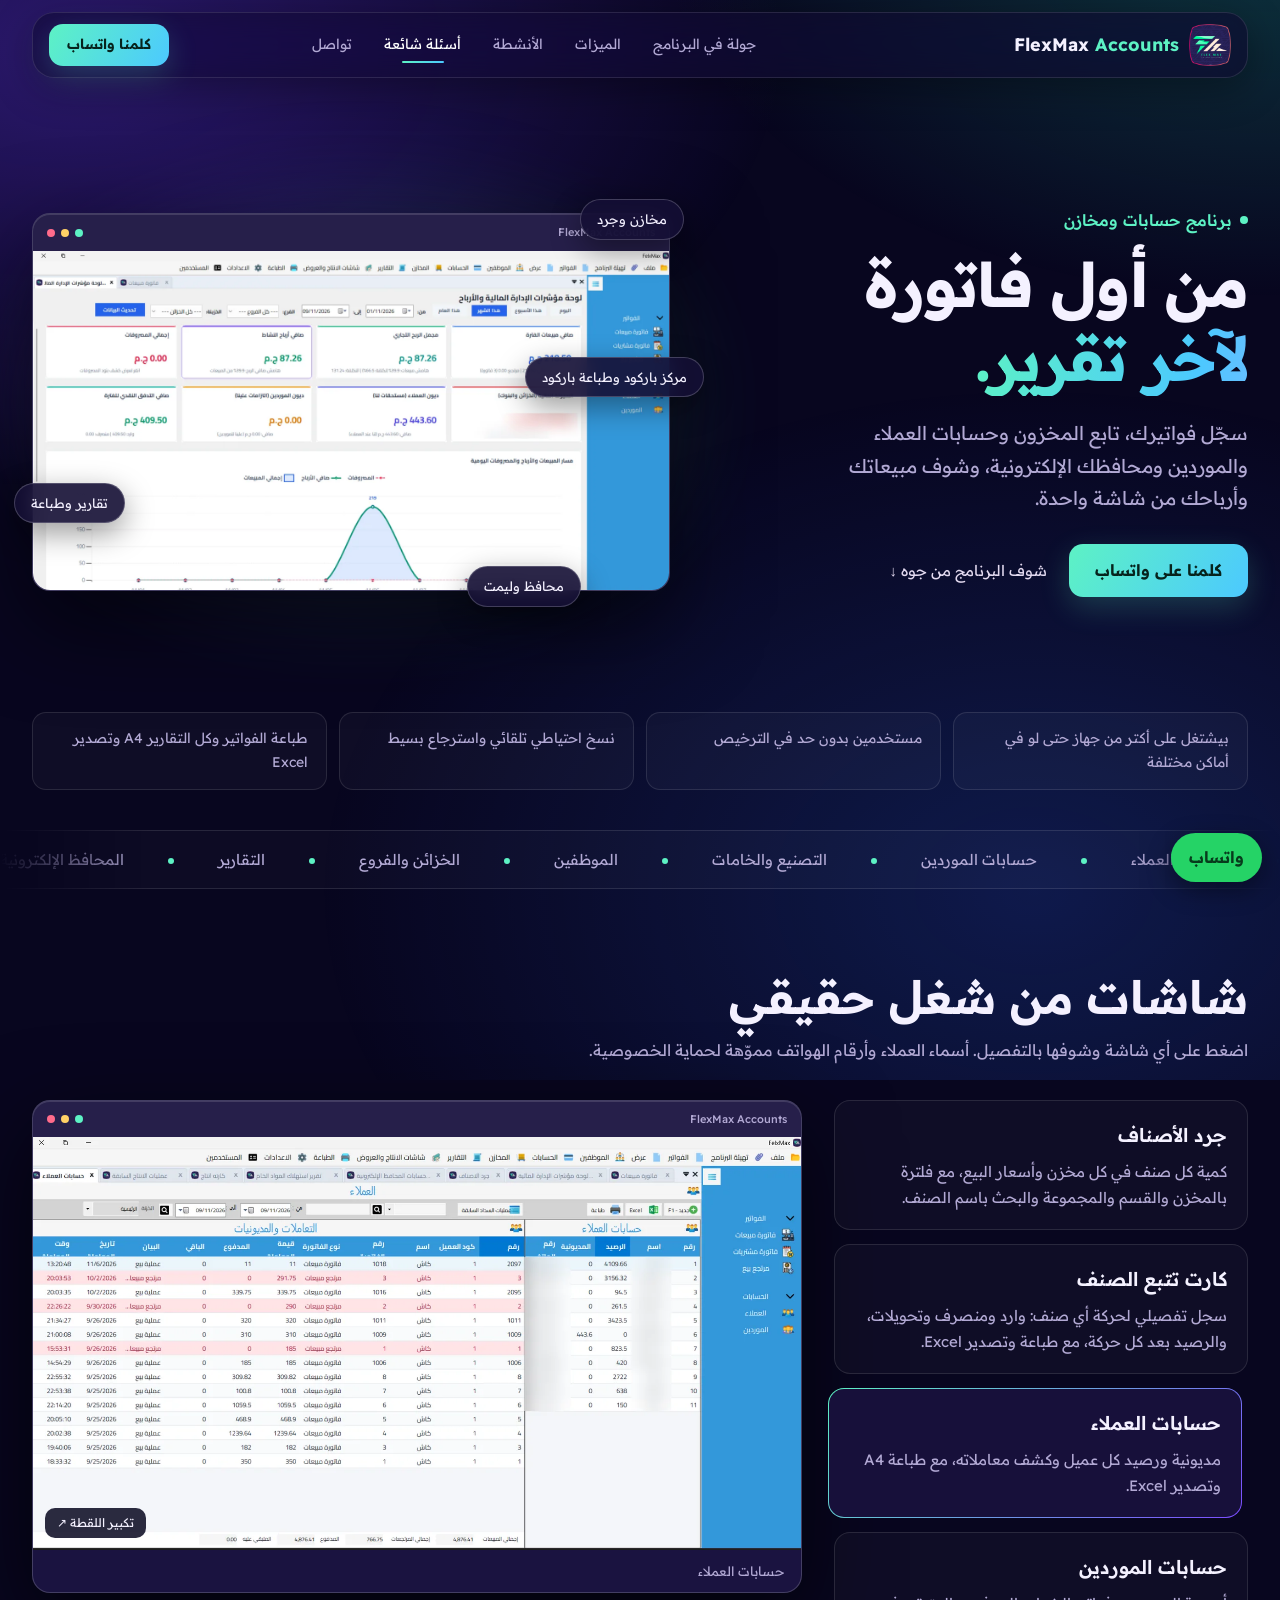
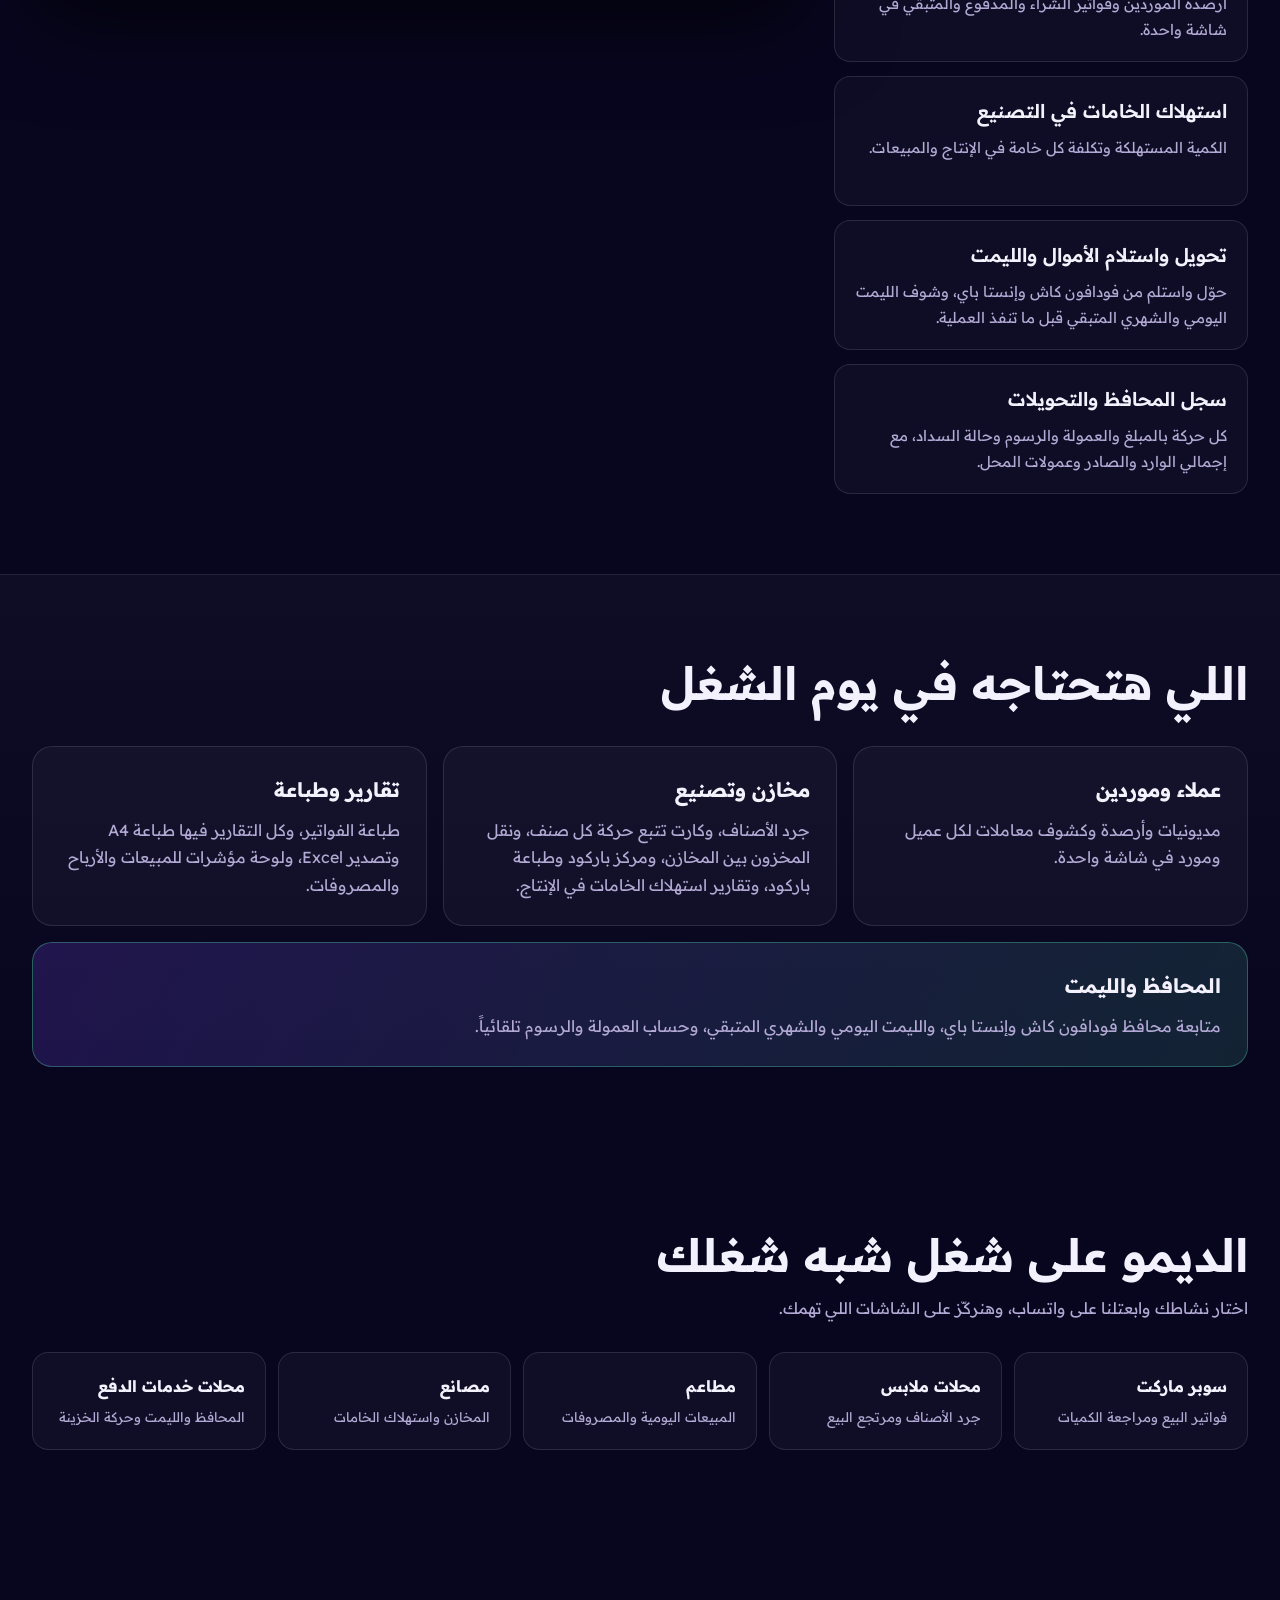
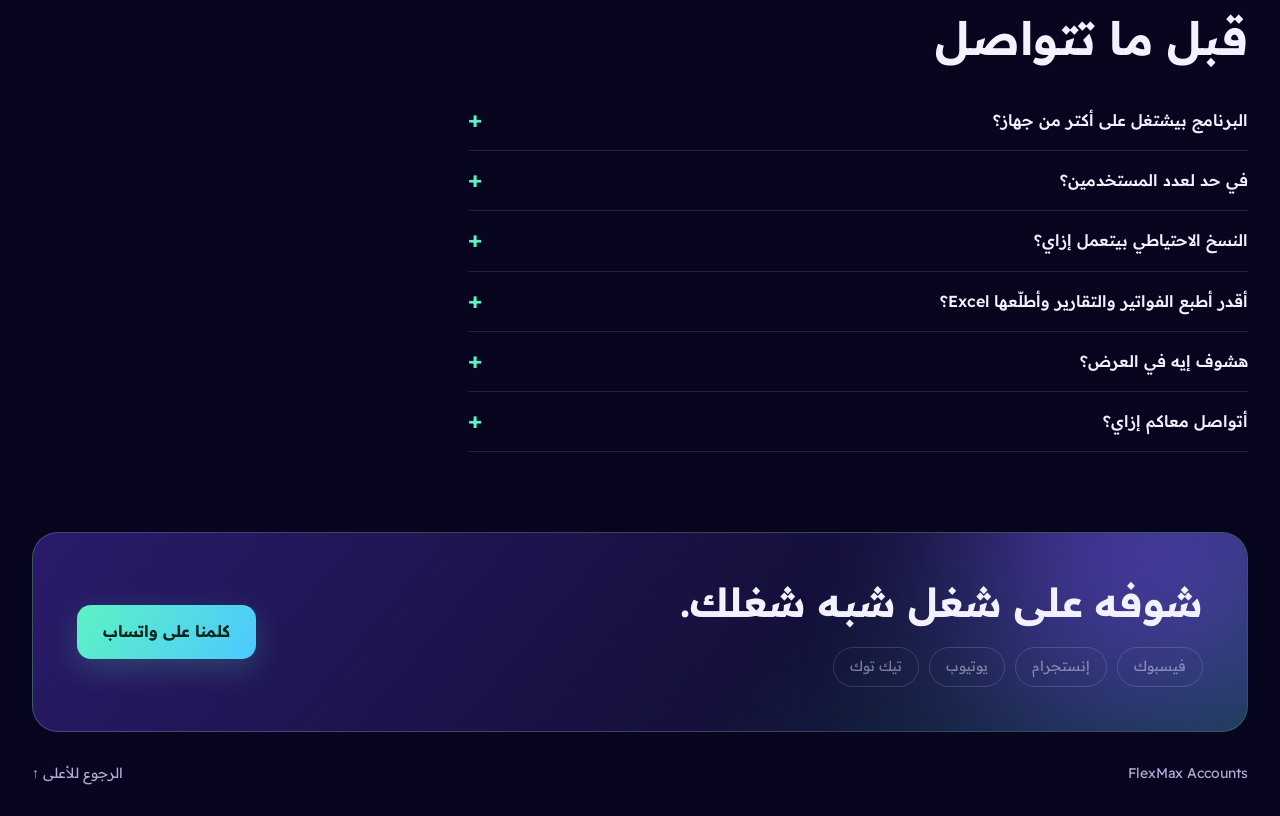
==== index.html @ 675be2ca "FlexMax Demo V1" ====
<!doctype html>
<html lang="ar" dir="rtl">
<head>
<meta charset="utf-8"><meta name="viewport" content="width=device-width, initial-scale=1">
<meta name="description" content="FlexMax Accounts برنامج حسابات ومخزون على ويندوز: فواتير، مخازن، عملاء وموردين، تصنيع، ومتابعة محافظ فودافون كاش وإنستا باي بالليمت.">
<title>FlexMax Accounts</title>
<link rel="icon" href="assets/logo.png"><link rel="stylesheet" href="style.css"><script src="site.js" defer></script>
</head>
<body>
<header class="top"><div class="wrap nav">
<a class="brand" href="#"><img src="assets/logo.png" alt="" width="42" height="42"><b dir="ltr">FlexMax <span>Accounts</span></b></a>
<nav class="links" id="links" aria-label="القائمة الرئيسية"><a href="#tour">جولة في البرنامج</a><a href="#features">الميزات</a><a href="#sectors">الأنشطة</a><a href="#faq">أسئلة شائعة</a><a href="#contact">تواصل</a></nav>
<a class="button small" href="https://wa.me/201101830923?text=%D8%A7%D9%84%D8%B3%D9%84%D8%A7%D9%85%20%D8%B9%D9%84%D9%8A%D9%83%D9%85%D8%8C%20%D8%B9%D8%A7%D9%8A%D8%B2%20%D8%A3%D8%B9%D8%B1%D9%81%20%D8%A3%D9%83%D8%AA%D8%B1%20%D8%B9%D9%86%20%D8%A8%D8%B1%D9%86%D8%A7%D9%85%D8%AC%20FlexMax%20Accounts" target="_blank" rel="noopener">كلمنا واتساب</a>
<button class="burger" type="button" aria-label="القائمة" aria-expanded="false" aria-controls="links"><i></i><i></i><i></i></button>
</div></header>
<main>
<section class="hero"><div class="wrap hero-grid">
<div class="intro"><p class="eyebrow"><i></i> برنامج حسابات ومخازن</p>
<h1>من أول فاتورة<br><em>لآخر تقرير.</em></h1>
<p class="lead">سجّل فواتيرك، تابع المخزون وحسابات العملاء والموردين ومحافظك الإلكترونية، وشوف مبيعاتك وأرباحك من شاشة واحدة.</p>
<div class="actions"><a class="button" href="https://wa.me/201101830923?text=%D8%A7%D9%84%D8%B3%D9%84%D8%A7%D9%85%20%D8%B9%D9%84%D9%8A%D9%83%D9%85%D8%8C%20%D8%B9%D8%A7%D9%8A%D8%B2%20%D8%A3%D8%B9%D8%B1%D9%81%20%D8%A3%D9%83%D8%AA%D8%B1%20%D8%B9%D9%86%20%D8%A8%D8%B1%D9%86%D8%A7%D9%85%D8%AC%20FlexMax%20Accounts" target="_blank" rel="noopener">كلمنا على واتساب</a><a class="ghost" href="#tour">شوف البرنامج من جوه ↓</a></div></div>
<div class="visual"><figure class="hero-shot" id="tilt"><div class="window"><span></span><span></span><span></span><b dir="ltr">FlexMax Accounts</b></div><img src="assets/dashboard.webp" width="1500" height="797" alt="لوحة مؤشرات الإدارة المالية والأرباح في FlexMax"></figure>
<span class="chip c1">مخازن وجرد</span><span class="chip c2">تقارير وطباعة</span><span class="chip c3">محافظ وليمت</span><span class="chip c4">مركز باركود وطباعة باركود</span></div>
</div>
<ul class="wrap trust"><li>بيشتغل على أكتر من جهاز حتى لو في أماكن مختلفة</li><li>مستخدمين بدون حد في الترخيص</li><li>نسخ احتياطي تلقائي واسترجاع بسيط</li><li>طباعة الفواتير وكل التقارير A4 وتصدير Excel</li></ul>
</section>
<div class="ribbon" aria-hidden="true"><div class="track"><span>فواتير البيع والشراء</span><span>المخازن والجرد</span><span>حسابات العملاء</span><span>حسابات الموردين</span><span>التصنيع والخامات</span><span>الموظفين</span><span>الخزائن والفروع</span><span>التقارير</span><span>المحافظ الإلكترونية</span><span>فواتير البيع والشراء</span><span>المخازن والجرد</span><span>حسابات العملاء</span><span>حسابات الموردين</span><span>التصنيع والخامات</span><span>الموظفين</span><span>الخزائن والفروع</span><span>التقارير</span><span>المحافظ الإلكترونية</span></div></div>
<section class="wrap section" id="tour"><h2>شاشات من شغل حقيقي</h2><p class="muted">اضغط على أي شاشة وشوفها بالتفصيل. أسماء العملاء وأرقام الهواتف مموّهة لحماية الخصوصية.</p>
<div class="tour">
<figure class="stage"><div class="window"><span></span><span></span><span></span><b dir="ltr">FlexMax Accounts</b></div><a id="zoom" href="assets/stock.webp" target="_blank" rel="noopener"><img id="screen" src="assets/stock.webp" width="1500" height="767" alt="شاشة جرد الأصناف"><span class="zoom">تكبير اللقطة ↗</span></a><figcaption id="caption">جرد الأصناف</figcaption></figure>
<div class="steps"><article class="step glow active" data-screen="stock"><button type="button" aria-pressed="true">جرد الأصناف</button><p>كمية كل صنف في كل مخزن وأسعار البيع، مع فلترة بالمخزن والقسم والمجموعة والبحث باسم الصنف.</p></article><article class="step glow" data-screen="stockcard"><button type="button" aria-pressed="false">كارت تتبع الصنف</button><p>سجل تفصيلي لحركة أي صنف: وارد ومنصرف وتحويلات، والرصيد بعد كل حركة، مع طباعة وتصدير Excel.</p></article><article class="step glow" data-screen="customers"><button type="button" aria-pressed="false">حسابات العملاء</button><p>مديونية ورصيد كل عميل وكشف معاملاته، مع طباعة A4 وتصدير Excel.</p></article><article class="step glow" data-screen="suppliers"><button type="button" aria-pressed="false">حسابات الموردين</button><p>أرصدة الموردين وفواتير الشراء والمدفوع والمتبقي في شاشة واحدة.</p></article><article class="step glow" data-screen="production"><button type="button" aria-pressed="false">استهلاك الخامات في التصنيع</button><p>الكمية المستهلكة وتكلفة كل خامة في الإنتاج والمبيعات.</p></article><article class="step glow" data-screen="wallet"><button type="button" aria-pressed="false">تحويل واستلام الأموال والليمت</button><p>حوّل واستلم من فودافون كاش وإنستا باي، وشوف الليمت اليومي والشهري المتبقي قبل ما تنفذ العملية.</p></article><article class="step glow" data-screen="walletlog"><button type="button" aria-pressed="false">سجل المحافظ والتحويلات</button><p>كل حركة بالمبلغ والعمولة والرسوم وحالة السداد، مع إجمالي الوارد والصادر وعمولات المحل.</p></article></div></div></section>
<section class="sectors" id="features"><div class="wrap section"><h2>اللي هتحتاجه في يوم الشغل</h2>
<div class="feat">
<article class="glow"><b>عملاء وموردين</b><p>مديونيات وأرصدة وكشوف معاملات لكل عميل ومورد في شاشة واحدة.</p></article>
<article class="glow"><b>مخازن وتصنيع</b><p>جرد الأصناف، وكارت تتبع حركة كل صنف، ونقل المخزون بين المخازن، ومركز باركود وطباعة باركود، وتقارير استهلاك الخامات في الإنتاج.</p></article>
<article class="glow"><b>تقارير وطباعة</b><p>طباعة الفواتير، وكل التقارير فيها طباعة A4 وتصدير Excel، ولوحة مؤشرات للمبيعات والأرباح والمصروفات.</p></article>
<article class="glow wide"><b>المحافظ والليمت</b><p>متابعة محافظ فودافون كاش وإنستا باي، والليمت اليومي والشهري المتبقي، وحساب العمولة والرسوم تلقائياً.</p></article>
</div></div></section>
<section class="wrap section" id="sectors"><h2>الديمو على شغل شبه شغلك</h2><p class="muted">اختار نشاطك وابعتلنا على واتساب، وهنركّز على الشاشات اللي تهمك.</p>
<div class="cards"><a class="glow" href="demo.html?activity=market"><b>سوبر ماركت</b><small>فواتير البيع ومراجعة الكميات</small></a><a class="glow" href="demo.html?activity=clothes"><b>محلات ملابس</b><small>جرد الأصناف ومرتجع البيع</small></a><a class="glow" href="demo.html?activity=restaurant"><b>مطاعم</b><small>المبيعات اليومية والمصروفات</small></a><a class="glow" href="demo.html?activity=factory"><b>مصانع</b><small>المخازن واستهلاك الخامات</small></a><a class="glow" href="demo.html?activity=payments"><b>محلات خدمات الدفع</b><small>المحافظ والليمت وحركة الخزينة</small></a></div></section>
<section class="wrap section faq" id="faq"><h2>قبل ما تتواصل</h2>
<details><summary>البرنامج بيشتغل على أكتر من جهاز؟</summary><p>أيوه، بيشتغل على أكتر من جهاز حتى لو الأجهزة في أماكن مختلفة.</p></details>
<details><summary>في حد لعدد المستخدمين؟</summary><p>لا، عدد المستخدمين مش مرتبط بالترخيص وتقدر تضيف اللي تحتاجه. اللي بيختلف هو عدد الأجهزة، والنسخة بتستقبل أكتر من مستخدم عادي.</p></details>
<details><summary>النسخ الاحتياطي بيتعمل إزاي؟</summary><p>النسخ الاحتياطي بيتعمل تلقائي، وتقدر تعمله يدوي في أي وقت. والاسترجاع بسيط جداً، وتقدر تعمله بنفسك على مسؤوليتك.</p></details>
<details><summary>أقدر أطبع الفواتير والتقارير وأطلّعها Excel؟</summary><p>أيوه، بتطبع الفواتير، وكل التقارير فيها طباعة بمقاس A4 وتصدير إلى Excel.</p></details>
<details><summary>هشوف إيه في العرض؟</summary><p>هتشوف شاشات البرنامج وسيناريو مناسب لنشاطك، وتقدر تسأل عن طريقة تطبيقه في شغلك.</p></details>
<details><summary>أتواصل معاكم إزاي؟</summary><p>أسرع طريقة واتساب على <a href="https://wa.me/201101830923?text=%D8%A7%D9%84%D8%B3%D9%84%D8%A7%D9%85%20%D8%B9%D9%84%D9%8A%D9%83%D9%85%D8%8C%20%D8%B9%D8%A7%D9%8A%D8%B2%20%D8%A3%D8%B9%D8%B1%D9%81%20%D8%A3%D9%83%D8%AA%D8%B1%20%D8%B9%D9%86%20%D8%A8%D8%B1%D9%86%D8%A7%D9%85%D8%AC%20FlexMax%20Accounts" dir="ltr">01101830923</a>.</p></details></section>
<section class="wrap" id="contact"><div class="end"><div><h2>شوفه على شغل شبه شغلك.</h2><div class="social" aria-label="حساباتنا على السوشيال ميديا"><a data-social="facebook" aria-disabled="true">فيسبوك</a><a data-social="instagram" aria-disabled="true">إنستجرام</a><a data-social="youtube" aria-disabled="true">يوتيوب</a><a data-social="tiktok" aria-disabled="true">تيك توك</a></div></div>
<div class="contact-btns"><a class="button" href="https://wa.me/201101830923?text=%D8%A7%D9%84%D8%B3%D9%84%D8%A7%D9%85%20%D8%B9%D9%84%D9%8A%D9%83%D9%85%D8%8C%20%D8%B9%D8%A7%D9%8A%D8%B2%20%D8%A3%D8%B9%D8%B1%D9%81%20%D8%A3%D9%83%D8%AA%D8%B1%20%D8%B9%D9%86%20%D8%A8%D8%B1%D9%86%D8%A7%D9%85%D8%AC%20FlexMax%20Accounts" target="_blank" rel="noopener">كلمنا على واتساب</a></div></div></section>
</main><footer class="wrap footer"><span dir="ltr">FlexMax Accounts</span><a href="#">الرجوع للأعلى ↑</a></footer>
<a class="wa-float" href="https://wa.me/201101830923?text=%D8%A7%D9%84%D8%B3%D9%84%D8%A7%D9%85%20%D8%B9%D9%84%D9%8A%D9%83%D9%85%D8%8C%20%D8%B9%D8%A7%D9%8A%D8%B2%20%D8%A3%D8%B9%D8%B1%D9%81%20%D8%A3%D9%83%D8%AA%D8%B1%20%D8%B9%D9%86%20%D8%A8%D8%B1%D9%86%D8%A7%D9%85%D8%AC%20FlexMax%20Accounts" target="_blank" rel="noopener" aria-label="كلمنا على واتساب">واتساب</a>
</body></html>
---- style.css ----
@import url("https://fonts.googleapis.com/css2?family=Readex+Pro:wght@300..700&display=swap");
:root{color-scheme:dark;--bg:#08061f;--ink:#f4f1ff;--mut:#b2a9d4;--mint:#5df2c4;--vio:#7c4dff;--sky:#4cc9ff;--line:#ffffff1c;font-family:"Readex Pro","Segoe UI",Tahoma,Arial,sans-serif}
*{box-sizing:border-box}html{scroll-behavior:smooth;scroll-padding-top:96px}
body{margin:0;background:var(--bg);color:var(--ink);line-height:1.7;overflow-x:clip}
body::before{content:"";position:fixed;inset:-20%;z-index:-1;background:radial-gradient(40% 35% at 18% 18%,#6d3bff59,transparent),radial-gradient(34% 30% at 85% 8%,#22e6b838,transparent),radial-gradient(40% 40% at 72% 85%,#2b6bff33,transparent);animation:drift 24s ease-in-out infinite alternate}
@keyframes drift{to{transform:translate3d(4%,3%,0) scale(1.1) rotate(3deg)}}
a{color:inherit;text-decoration:none}img{display:block;max-width:100%;height:auto}h1,h2,p,figure{margin:0}button,input,select{font:inherit}
:focus-visible{outline:3px solid var(--sky);outline-offset:4px}
.wrap{width:min(1216px,calc(100% - 40px));margin-inline:auto}
.top{position:sticky;top:12px;z-index:30;padding-inline:16px}
.nav{display:flex;align-items:center;gap:14px;min-height:66px;padding:8px 16px;border-radius:22px;background:#120c2fa6;border:1px solid var(--line);backdrop-filter:blur(18px) saturate(1.5);box-shadow:0 10px 40px #0005;transition:min-height .3s,background .3s,box-shadow .3s}
.top.scrolled .nav{min-height:56px;background:#0b0724eb;box-shadow:0 16px 50px #000a}
.top .wrap.nav{width:min(1216px,100%)}
.brand{display:flex;align-items:center;gap:10px;font-size:18px;margin-inline-end:auto}.brand span{color:var(--mint)}
.links{position:relative;display:flex;gap:4px;margin-inline:auto}.links a{position:relative;padding:8px 14px;border-radius:12px;color:var(--mut);font-size:14px;transition:color .25s,background .25s}
.links a:hover,.links a.on{color:#fff}.links a.on::after{content:"";position:absolute;inset-inline:30%;bottom:2px;height:2px;border-radius:2px;background:linear-gradient(90deg,var(--mint),var(--sky))}
.button{position:relative;overflow:hidden;display:inline-flex;align-items:center;justify-content:center;padding:13px 26px;color:#06231c;background:linear-gradient(120deg,var(--mint),var(--sky));border:0;border-radius:14px;cursor:pointer;font-weight:650;box-shadow:0 10px 30px #5df2c433;transition:transform .25s,box-shadow .25s}
.button::after{content:"";position:absolute;inset:0;background:linear-gradient(100deg,transparent 30%,#fff7 50%,transparent 70%);transform:translateX(120%);transition:transform .6s}
.button:hover{transform:translateY(-2px);box-shadow:0 14px 40px #5df2c455}.button:hover::after{transform:translateX(-120%)}
.small{padding:9px 18px;font-size:14px}
.burger{display:none;width:42px;height:42px;border:1px solid var(--line);border-radius:12px;background:#ffffff0d;cursor:pointer;padding:0;place-content:center;gap:5px}
.burger i{display:block;width:18px;height:2px;background:#fff;border-radius:2px;transition:transform .3s,opacity .3s}
.top.open .burger i:nth-child(1){transform:translateY(7px) rotate(45deg)}.top.open .burger i:nth-child(2){opacity:0}.top.open .burger i:nth-child(3){transform:translateY(-7px) rotate(-45deg)}
.hero{padding-top:56px;overflow:clip}
.hero-grid{display:grid;grid-template-columns:.9fr 1.1fr;gap:56px;align-items:center;min-height:560px;padding-block:40px}
.eyebrow{color:var(--mint);font-weight:550;margin-bottom:14px;display:flex;align-items:center;gap:8px}
.eyebrow i{width:8px;height:8px;border-radius:50%;background:var(--mint);box-shadow:0 0 0 0 #5df2c488;animation:ping 2s infinite}
@keyframes ping{70%{box-shadow:0 0 0 10px #5df2c400}}
h1{font-size:clamp(36px,4.8vw,72px);white-space:nowrap;line-height:1.2;font-weight:700;letter-spacing:-.02em}
h1 em{font-style:normal;background:linear-gradient(100deg,var(--mint),var(--sky),#b79bff,var(--mint));background-size:250% 100%;-webkit-background-clip:text;background-clip:text;color:transparent;animation:shine 7s linear infinite}
@keyframes shine{to{background-position:-250% 0}}
.lead{max-width:36ch;color:var(--mut);font-size:19px;margin-block:22px 30px}
.actions{display:flex;flex-wrap:wrap;align-items:center;gap:22px}.ghost{color:#e2d9ef;font-size:15px;transition:color .2s}.ghost:hover{color:var(--mint)}
.intro>*{animation:rise .8s cubic-bezier(.2,.8,.2,1) both}.intro>:nth-child(2){animation-delay:.1s}.intro>:nth-child(3){animation-delay:.2s}.intro>:nth-child(4){animation-delay:.3s}
.visual{position:relative;perspective:1400px;animation:rise 1s .25s cubic-bezier(.2,.8,.2,1) both}
@keyframes rise{from{opacity:0;transform:translateY(28px)}}
.visual::before{content:"";position:absolute;inset:8% 4%;background:linear-gradient(120deg,var(--vio),var(--mint));filter:blur(70px);opacity:.35;border-radius:50%}
.hero-shot,.stage{position:relative;overflow:hidden;border:1px solid #ffffff2e;border-radius:18px;background:#1a1340;box-shadow:0 30px 90px #000a,inset 0 1px #fff2}
.hero-shot{transform:rotateY(var(--ry,0deg)) rotateX(var(--rx,0deg));transition:transform .2s ease-out}
.window{display:flex;direction:ltr;align-items:center;gap:6px;padding:9px 14px;background:#ffffff0d}.window span{width:8px;height:8px;border-radius:50%;background:#ffffff40}.window span:first-child{background:#ff6b8b}.window span:nth-child(2){background:#ffd166}.window span:nth-child(3){background:var(--mint)}.window b{margin-inline-start:auto;font-size:11px;font-weight:500;color:var(--mut)}
.chip{position:absolute;padding:8px 16px;border-radius:999px;background:#150f35e6;border:1px solid #ffffff33;backdrop-filter:blur(10px);font-size:13px;box-shadow:0 10px 30px #0006;animation:float 6s ease-in-out infinite}
.c1{top:-14px;inset-inline-start:-14px}.c2{bottom:18%;inset-inline-end:-18px;animation-delay:-2s}.c3{bottom:-16px;inset-inline-start:14%;animation-delay:-4s}
@keyframes float{50%{transform:translateY(-10px)}}
.trust{display:grid;grid-template-columns:repeat(4,1fr);gap:12px;list-style:none;padding:0;margin-top:30px;animation:rise .9s .5s both}
.trust li{padding:14px 18px;border:1px solid var(--line);border-radius:14px;background:#ffffff08;font-size:14px;color:var(--mut)}
.ribbon{overflow:hidden;direction:ltr;border-block:1px solid var(--line);background:#ffffff06;margin-block:40px 0;mask:linear-gradient(90deg,transparent,#000 12%,#000 88%,transparent)}
.track{display:flex;gap:44px;width:max-content;padding-block:16px;animation:slide 40s linear infinite;direction:rtl}.track span{white-space:nowrap;color:var(--mut);font-size:15px}.track span::before{content:"";display:inline-block;width:6px;height:6px;margin-inline-end:44px;border-radius:50%;background:var(--mint);vertical-align:middle}
@keyframes slide{to{transform:translateX(-50%)}}
.section{padding-block:80px}h2{font-size:clamp(28px,4vw,46px);line-height:1.25;font-weight:650}.muted{color:var(--mut);margin-top:10px}
.tour{display:grid;grid-template-columns:.7fr 1.3fr;gap:32px;margin-top:36px}
.stage{grid-column:2;grid-row:1;position:sticky;top:110px;align-self:start}.stage a{display:block;position:relative}
.zoom{position:absolute;inset-inline-end:12px;bottom:12px;border-radius:10px;background:#08061fd9;padding:5px 12px;font-size:12px}
figcaption{padding:10px 16px;font-size:13px;color:var(--mut)}
.steps{grid-column:1;grid-row:1;display:grid;gap:14px}
.step{border:1px solid var(--line);background:#ffffff08;border-radius:16px;min-height:130px;padding:18px 20px;transition:border-color .3s,background .3s,transform .3s}
.step.active{border-color:transparent;background:linear-gradient(#17103a,#17103a) padding-box,linear-gradient(135deg,var(--mint),var(--vio)) border-box;transform:translateX(-6px)}
.step button{color:var(--ink);background:none;border:0;padding:0;cursor:pointer;font-weight:600;font-size:19px;text-align:start}.step p{color:var(--mut);margin-top:8px;font-size:15px}
.glow{position:relative;overflow:hidden}.glow::after{content:"";position:absolute;inset:0;pointer-events:none;opacity:0;transition:opacity .3s;background:radial-gradient(280px circle at var(--mx,50%) var(--my,0),#5df2c426,transparent 60%)}.glow:hover::after{opacity:1}
.sectors{background:linear-gradient(#ffffff08,transparent);border-top:1px solid var(--line)}
.feat{display:grid;grid-template-columns:repeat(3,1fr);gap:16px;margin-top:34px}
.feat article{padding:26px;border:1px solid var(--line);border-radius:20px;background:#ffffff09;transition:transform .3s,border-color .3s}.feat article:hover{transform:translateY(-4px);border-color:#5df2c455}
.feat b{font-size:20px}.feat p{color:var(--mut);margin-top:10px}
.feat .wide{grid-column:1/-1;background:linear-gradient(120deg,#7c4dff33,#5df2c41f);border-color:#5df2c44d}
.cards{display:grid;grid-template-columns:repeat(5,1fr);gap:12px;margin-top:30px}
.cards a{display:grid;gap:6px;align-content:start;padding:20px;border:1px solid var(--line);border-radius:16px;background:#ffffff09;transition:transform .3s,border-color .3s}.cards a:hover{transform:translateY(-5px);border-color:#5df2c466}
.cards small{color:var(--mut)}
.faq h2{margin-bottom:24px}details{max-width:780px;border-bottom:1px solid var(--line)}
summary{display:flex;justify-content:space-between;gap:16px;cursor:pointer;padding-block:16px;font-weight:550;list-style:none}summary::-webkit-details-marker{display:none}
summary::after{content:"+";color:var(--mint);font-size:24px;line-height:1;transition:transform .3s}details[open] summary::after{transform:rotate(45deg)}
details p{padding-bottom:16px;color:var(--mut);animation:open .35s ease-out}@keyframes open{from{opacity:0;transform:translateY(-6px)}}details a{color:var(--mint);text-decoration:underline}
.end{position:relative;overflow:hidden;display:flex;align-items:center;justify-content:space-between;gap:24px;padding:44px;border-radius:26px;border:1px solid #ffffff2e;background:linear-gradient(130deg,#2a1b6b,#14103a 60%,#0e3b3d)}
.end::before{content:"";position:absolute;width:340px;height:340px;inset-block-start:-160px;inset-inline-start:-80px;background:var(--vio);filter:blur(90px);opacity:.5;animation:float 9s ease-in-out infinite}
.end>*{position:relative}.end h2{font-size:clamp(25px,4vw,40px)}
.social{display:flex;flex-wrap:wrap;gap:10px;margin-top:20px}.social a{padding:7px 16px;border:1px solid #ffffff55;border-radius:999px;font-size:14px;transition:background .25s,color .25s}
.social a[aria-disabled="true"]{opacity:.45;cursor:not-allowed}.social a:not([aria-disabled]):hover{background:var(--mint);color:#06231c}
.contact-btns{display:flex;flex-direction:column;align-items:center;gap:12px}.call{font-size:17px}
.footer{display:flex;justify-content:space-between;padding-block:30px;font-size:14px;color:var(--mut)}
.wa-float{position:fixed;inset-inline-start:18px;bottom:18px;z-index:20;background:#25d366;color:#073b1c;font-weight:650;padding:11px 18px;border-radius:999px;box-shadow:0 8px 24px #0006;animation:pulse 2.6s infinite}
@keyframes pulse{70%{box-shadow:0 8px 24px #0006,0 0 0 14px #25d36600}0%{box-shadow:0 8px 24px #0006,0 0 0 0 #25d36688}}
.booking .book-grid{display:grid;grid-template-columns:1fr 1fr;gap:48px;align-items:center;padding-block:70px}
.form{display:grid;gap:14px;padding:28px;border-radius:20px;border:1px solid var(--line);background:#ffffff0d;backdrop-filter:blur(14px)}.form h2{font-size:26px}.form label{display:grid;gap:5px}
.form input,.form select{width:100%;border:1px solid #ffffff33;border-radius:10px;padding:11px;background:#0d0a2b;color:var(--ink)}
@media(max-width:899px){
.hero-grid,.tour,.booking .book-grid{grid-template-columns:1fr;gap:28px}.hero-grid{min-height:0}.section{padding-block:52px}
.trust{grid-template-columns:1fr 1fr}.feat{grid-template-columns:1fr}.cards{grid-template-columns:repeat(auto-fit,minmax(150px,1fr))}
.stage,.steps{grid-column:auto;grid-row:auto;position:static}.steps{grid-template-columns:repeat(auto-fit,minmax(170px,1fr))}.step{min-height:0}.step p{display:none}.step.active{transform:none}
.burger{display:grid}.top .nav{flex-wrap:nowrap}.top .small{display:none}
.links{position:absolute;inset-inline:16px;top:calc(100% + 8px);flex-direction:column;margin:0;padding:10px;border-radius:18px;background:#0d0a2bf5;border:1px solid var(--line);opacity:0;visibility:hidden;transform:translateY(-8px);transition:.25s}.top.open .links{opacity:1;visibility:visible;transform:none}.links a{padding:12px 14px}
.c1,.c2{inset-inline:auto 8px}.c1{top:-12px}
}
@media(max-width:580px){.wrap{width:calc(100% - 32px)}.brand span{display:none}.end{flex-direction:column;align-items:stretch;padding:30px 22px}.contact-btns{align-items:stretch}.trust{grid-template-columns:1fr}}
@media(prefers-reduced-motion:reduce){html{scroll-behavior:auto}*,*::before,*::after{animation:none!important;transition:none!important}}

.links a{z-index:1}.pill{position:absolute;top:0;height:100%;border-radius:12px;background:#ffffff1a;opacity:0;pointer-events:none;transition:left .35s cubic-bezier(.2,.8,.2,1),width .35s cubic-bezier(.2,.8,.2,1),opacity .25s}
.chip{translate:calc(var(--px,0)*var(--d,12)*1px) calc(var(--py,0)*var(--d,12)*1px);transition:translate .3s ease-out,border-color .3s,background .3s}.chip:hover{border-color:var(--mint);background:#1b1450}
.c1{--d:16}.c2{--d:-20}.c3{--d:22}.c4{top:38%;inset-inline-start:-34px;--d:-14;animation-delay:-1s}
.hero-shot::after{content:"";position:absolute;inset:0;pointer-events:none;opacity:0;transition:opacity .3s;background:radial-gradient(420px circle at var(--gx,50%) var(--gy,0),#ffffff26,transparent 55%)}.visual:hover .hero-shot::after{opacity:1}
.cursor-glow{position:fixed;left:0;top:0;width:560px;height:560px;margin:-280px 0 0 -280px;border-radius:50%;pointer-events:none;z-index:-1;opacity:0;background:radial-gradient(circle,#7c4dff33,#5df2c414 45%,transparent 68%);transition:transform .35s ease-out,opacity .5s}
.button{translate:var(--tx,0) var(--ty,0);transition:transform .25s,box-shadow .25s,translate .2s ease-out}
.step:not(.active):hover{border-color:#ffffff40;background:#ffffff0f;transform:translateX(-4px)}
.stage img{transition:transform .7s cubic-bezier(.2,.8,.2,1)}.stage a:hover img{transform:scale(1.02)}
@media(max-width:899px){.pill,.c4{display:none}}
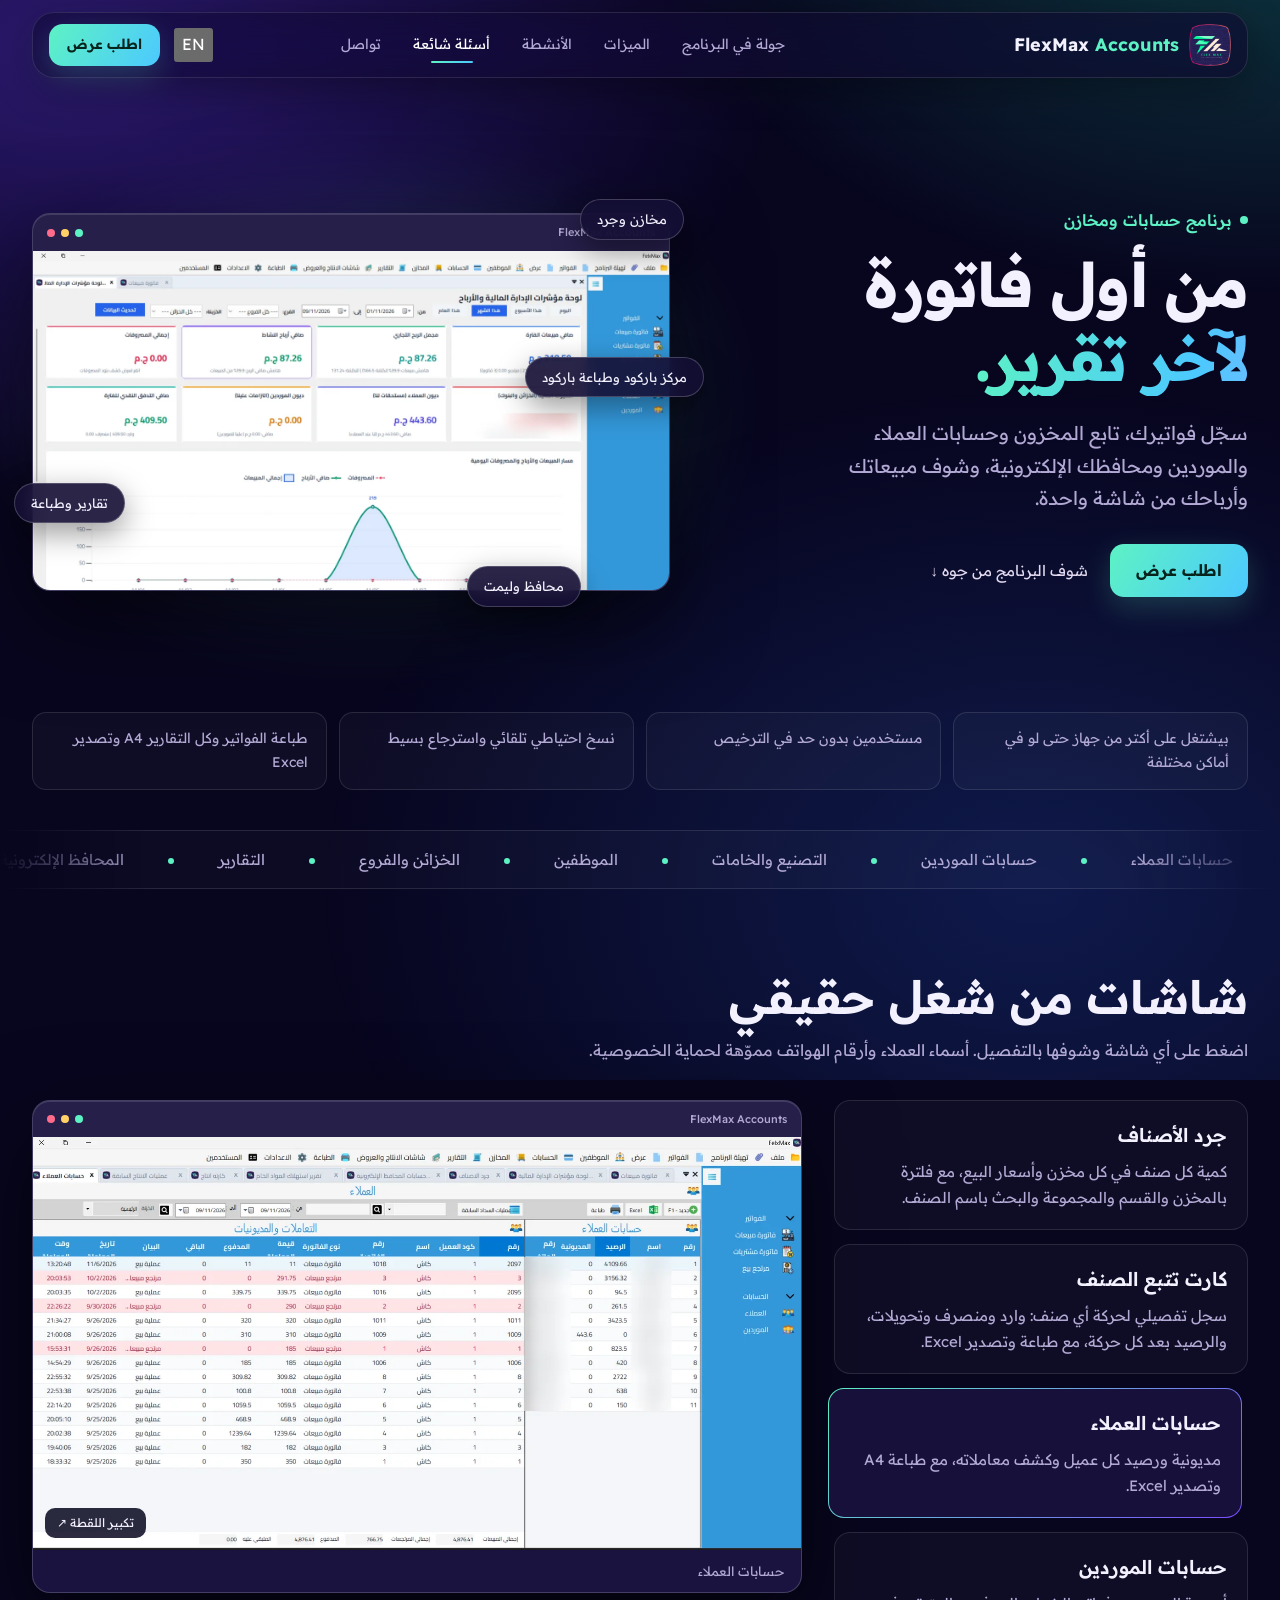
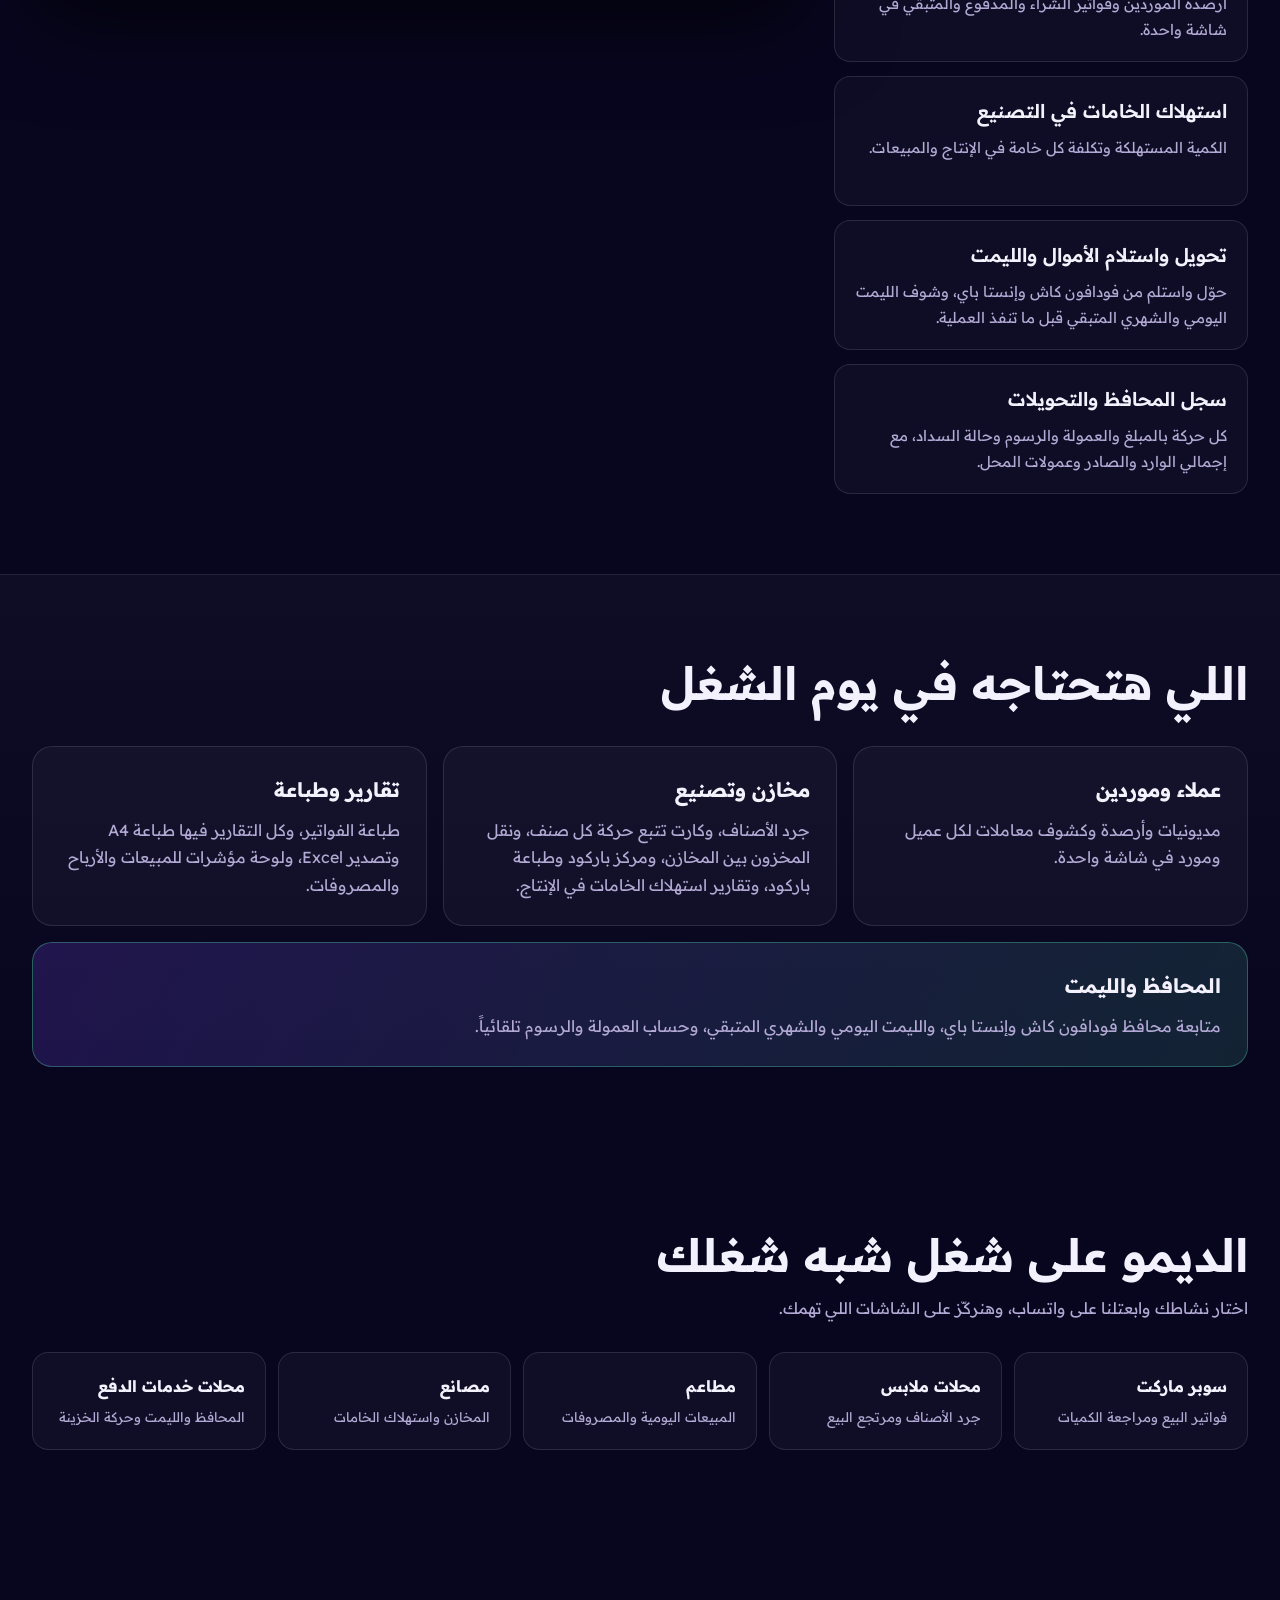
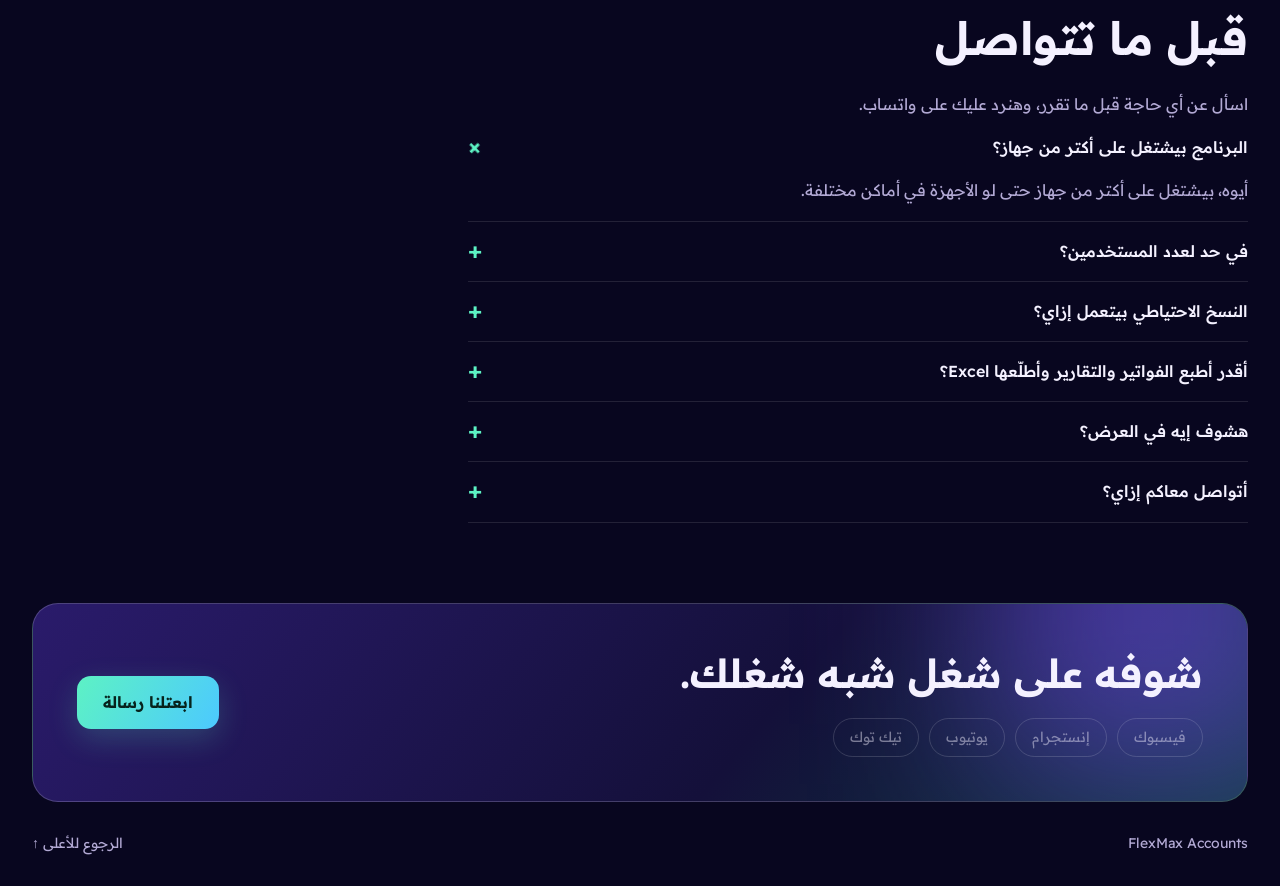
==== commit a6621c0d: "Update" ====
--- a/index.html
+++ b/index.html
@@ -1,52 +1,47 @@
-<!doctype html>
-<html lang="ar" dir="rtl">
+<!DOCTYPE html>
+
+<html dir="rtl" lang="ar">
 <head>
-<meta charset="utf-8"><meta name="viewport" content="width=device-width, initial-scale=1">
-<meta name="description" content="FlexMax Accounts برنامج حسابات ومخزون على ويندوز: فواتير، مخازن، عملاء وموردين، تصنيع، ومتابعة محافظ فودافون كاش وإنستا باي بالليمت.">
-<title>FlexMax Accounts</title>
-<link rel="icon" href="assets/logo.png"><link rel="stylesheet" href="style.css"><script src="site.js" defer></script>
+<meta charset="utf-8"/><meta content="width=device-width, initial-scale=1" name="viewport"/><script>(function(){try{var q=new URLSearchParams(location.search).get('lang')||localStorage.getItem('fm-lang');if(q==='en'){var r=document.documentElement;r.lang='en';r.dir='ltr'}}catch(e){}})()</script>
+<meta content="FlexMax Accounts برنامج حسابات ومخزون على ويندوز: فواتير، مخازن، عملاء وموردين، تصنيع، ومتابعة محافظ فودافون كاش وإنستا باي بالليمت." data-en-content="FlexMax Accounts is Windows accounting and inventory software: invoices, warehouses, customers and suppliers, manufacturing, and Vodafone Cash / InstaPay wallet tracking with limits." name="description"/>
+<title data-en="FlexMax Accounts | From first invoice to final report">FlexMax Accounts | من أول فاتورة لآخر تقرير</title>
+<link href="assets/logo.png" rel="icon"/><link href="style.css" rel="stylesheet"/><script defer="" src="site.js"></script>
 </head>
 <body>
 <header class="top"><div class="wrap nav">
-<a class="brand" href="#"><img src="assets/logo.png" alt="" width="42" height="42"><b dir="ltr">FlexMax <span>Accounts</span></b></a>
-<nav class="links" id="links" aria-label="القائمة الرئيسية"><a href="#tour">جولة في البرنامج</a><a href="#features">الميزات</a><a href="#sectors">الأنشطة</a><a href="#faq">أسئلة شائعة</a><a href="#contact">تواصل</a></nav>
-<a class="button small" href="https://wa.me/201101830923?text=%D8%A7%D9%84%D8%B3%D9%84%D8%A7%D9%85%20%D8%B9%D9%84%D9%8A%D9%83%D9%85%D8%8C%20%D8%B9%D8%A7%D9%8A%D8%B2%20%D8%A3%D8%B9%D8%B1%D9%81%20%D8%A3%D9%83%D8%AA%D8%B1%20%D8%B9%D9%86%20%D8%A8%D8%B1%D9%86%D8%A7%D9%85%D8%AC%20FlexMax%20Accounts" target="_blank" rel="noopener">كلمنا واتساب</a>
-<button class="burger" type="button" aria-label="القائمة" aria-expanded="false" aria-controls="links"><i></i><i></i><i></i></button>
+<a class="brand" href="#"><img alt="" height="42" src="assets/logo.png" width="42"/><b dir="ltr">FlexMax <span>Accounts</span></b></a>
+<nav aria-label="القائمة الرئيسية" class="links" data-en-aria-label="Main menu" id="links"><a data-en="Product tour" href="#tour">جولة في البرنامج</a><a data-en="Features" href="#features">الميزات</a><a data-en="Industries" href="#sectors">الأنشطة</a><a data-en="FAQ" href="#faq">أسئلة شائعة</a><a data-en="Contact" href="#contact">تواصل</a></nav>
+<button aria-label="Switch to English" class="lang" type="button">EN</button><a class="button small" data-en="Request a demo" href="demo.html">اطلب عرض</a>
+<button aria-controls="links" aria-expanded="false" aria-label="القائمة" class="burger" data-en-aria-label="Menu" type="button"><i></i><i></i><i></i></button>
 </div></header>
 <main>
 <section class="hero"><div class="wrap hero-grid">
-<div class="intro"><p class="eyebrow"><i></i> برنامج حسابات ومخازن</p>
-<h1>من أول فاتورة<br><em>لآخر تقرير.</em></h1>
-<p class="lead">سجّل فواتيرك، تابع المخزون وحسابات العملاء والموردين ومحافظك الإلكترونية، وشوف مبيعاتك وأرباحك من شاشة واحدة.</p>
-<div class="actions"><a class="button" href="https://wa.me/201101830923?text=%D8%A7%D9%84%D8%B3%D9%84%D8%A7%D9%85%20%D8%B9%D9%84%D9%8A%D9%83%D9%85%D8%8C%20%D8%B9%D8%A7%D9%8A%D8%B2%20%D8%A3%D8%B9%D8%B1%D9%81%20%D8%A3%D9%83%D8%AA%D8%B1%20%D8%B9%D9%86%20%D8%A8%D8%B1%D9%86%D8%A7%D9%85%D8%AC%20FlexMax%20Accounts" target="_blank" rel="noopener">كلمنا على واتساب</a><a class="ghost" href="#tour">شوف البرنامج من جوه ↓</a></div></div>
-<div class="visual"><figure class="hero-shot" id="tilt"><div class="window"><span></span><span></span><span></span><b dir="ltr">FlexMax Accounts</b></div><img src="assets/dashboard.webp" width="1500" height="797" alt="لوحة مؤشرات الإدارة المالية والأرباح في FlexMax"></figure>
-<span class="chip c1">مخازن وجرد</span><span class="chip c2">تقارير وطباعة</span><span class="chip c3">محافظ وليمت</span><span class="chip c4">مركز باركود وطباعة باركود</span></div>
+<div class="intro"><p class="eyebrow" data-en="&lt;i&gt;&lt;/i&gt; ERP &amp; POS system"><i></i> برنامج حسابات ومخازن</p>
+<h1 data-en="From first invoice&lt;br&gt;&lt;em&gt;to final report.&lt;/em&gt;">من أول فاتورة<br/><em>لآخر تقرير.</em></h1>
+<p class="lead" data-en="Record your invoices, track stock, customer and supplier accounts and your e-wallets, and see your sales and profit from one screen.">سجّل فواتيرك، تابع المخزون وحسابات العملاء والموردين ومحافظك الإلكترونية، وشوف مبيعاتك وأرباحك من شاشة واحدة.</p>
+<div class="actions"><a class="button" data-en="Request a demo" href="demo.html">اطلب عرض</a><a class="ghost" data-en="See inside the program ↓" href="#tour">شوف البرنامج من جوه ↓</a></div></div>
+<div class="visual"><figure class="hero-shot" id="tilt"><div class="window"><span></span><span></span><span></span><b dir="ltr">FlexMax Accounts</b></div><img alt="لوحة مؤشرات الإدارة المالية والأرباح في FlexMax" data-en-alt="FlexMax financial management and profit dashboard" height="797" src="assets/dashboard.webp" width="1500"/></figure>
+<span class="chip c1" data-en="Stock &amp;amp; inventory">مخازن وجرد</span><span class="chip c2" data-en="Reports &amp;amp; printing">تقارير وطباعة</span><span class="chip c3" data-en="Wallets &amp;amp; limits">محافظ وليمت</span><span class="chip c4" data-en="Barcode center &amp;amp; label printing">مركز باركود وطباعة باركود</span></div>
 </div>
-<ul class="wrap trust"><li>بيشتغل على أكتر من جهاز حتى لو في أماكن مختلفة</li><li>مستخدمين بدون حد في الترخيص</li><li>نسخ احتياطي تلقائي واسترجاع بسيط</li><li>طباعة الفواتير وكل التقارير A4 وتصدير Excel</li></ul>
+<ul class="wrap trust"><li data-en="Runs on multiple devices, even in different locations">بيشتغل على أكتر من جهاز حتى لو في أماكن مختلفة</li><li data-en="Unlimited users on your license">مستخدمين بدون حد في الترخيص</li><li data-en="Automatic backup and simple restore">نسخ احتياطي تلقائي واسترجاع بسيط</li><li data-en="Invoice printing, A4 reports and Excel export">طباعة الفواتير وكل التقارير A4 وتصدير Excel</li></ul>
 </section>
-<div class="ribbon" aria-hidden="true"><div class="track"><span>فواتير البيع والشراء</span><span>المخازن والجرد</span><span>حسابات العملاء</span><span>حسابات الموردين</span><span>التصنيع والخامات</span><span>الموظفين</span><span>الخزائن والفروع</span><span>التقارير</span><span>المحافظ الإلكترونية</span><span>فواتير البيع والشراء</span><span>المخازن والجرد</span><span>حسابات العملاء</span><span>حسابات الموردين</span><span>التصنيع والخامات</span><span>الموظفين</span><span>الخزائن والفروع</span><span>التقارير</span><span>المحافظ الإلكترونية</span></div></div>
-<section class="wrap section" id="tour"><h2>شاشات من شغل حقيقي</h2><p class="muted">اضغط على أي شاشة وشوفها بالتفصيل. أسماء العملاء وأرقام الهواتف مموّهة لحماية الخصوصية.</p>
+<div aria-hidden="true" class="ribbon"><div class="track"><span data-en="Sales &amp;amp; purchase invoices">فواتير البيع والشراء</span><span data-en="Warehouses &amp;amp; stock count">المخازن والجرد</span><span data-en="Customer accounts">حسابات العملاء</span><span data-en="Supplier accounts">حسابات الموردين</span><span data-en="Manufacturing &amp;amp; raw materials">التصنيع والخامات</span><span data-en="Employees">الموظفين</span><span data-en="Cash boxes &amp;amp; branches">الخزائن والفروع</span><span data-en="Reports">التقارير</span><span data-en="E-wallets">المحافظ الإلكترونية</span><span data-en="Sales &amp;amp; purchase invoices">فواتير البيع والشراء</span><span data-en="Warehouses &amp;amp; stock count">المخازن والجرد</span><span data-en="Customer accounts">حسابات العملاء</span><span data-en="Supplier accounts">حسابات الموردين</span><span data-en="Manufacturing &amp;amp; raw materials">التصنيع والخامات</span><span data-en="Employees">الموظفين</span><span data-en="Cash boxes &amp;amp; branches">الخزائن والفروع</span><span data-en="Reports">التقارير</span><span data-en="E-wallets">المحافظ الإلكترونية</span></div></div>
+<section class="wrap section" id="tour"><h2 data-en="Screens from real work">شاشات من شغل حقيقي</h2><p class="muted" data-en="Click any screen to see it in detail. Customer names and phone numbers are blurred for privacy.">اضغط على أي شاشة وشوفها بالتفصيل. أسماء العملاء وأرقام الهواتف مموّهة لحماية الخصوصية.</p>
 <div class="tour">
-<figure class="stage"><div class="window"><span></span><span></span><span></span><b dir="ltr">FlexMax Accounts</b></div><a id="zoom" href="assets/stock.webp" target="_blank" rel="noopener"><img id="screen" src="assets/stock.webp" width="1500" height="767" alt="شاشة جرد الأصناف"><span class="zoom">تكبير اللقطة ↗</span></a><figcaption id="caption">جرد الأصناف</figcaption></figure>
-<div class="steps"><article class="step glow active" data-screen="stock"><button type="button" aria-pressed="true">جرد الأصناف</button><p>كمية كل صنف في كل مخزن وأسعار البيع، مع فلترة بالمخزن والقسم والمجموعة والبحث باسم الصنف.</p></article><article class="step glow" data-screen="stockcard"><button type="button" aria-pressed="false">كارت تتبع الصنف</button><p>سجل تفصيلي لحركة أي صنف: وارد ومنصرف وتحويلات، والرصيد بعد كل حركة، مع طباعة وتصدير Excel.</p></article><article class="step glow" data-screen="customers"><button type="button" aria-pressed="false">حسابات العملاء</button><p>مديونية ورصيد كل عميل وكشف معاملاته، مع طباعة A4 وتصدير Excel.</p></article><article class="step glow" data-screen="suppliers"><button type="button" aria-pressed="false">حسابات الموردين</button><p>أرصدة الموردين وفواتير الشراء والمدفوع والمتبقي في شاشة واحدة.</p></article><article class="step glow" data-screen="production"><button type="button" aria-pressed="false">استهلاك الخامات في التصنيع</button><p>الكمية المستهلكة وتكلفة كل خامة في الإنتاج والمبيعات.</p></article><article class="step glow" data-screen="wallet"><button type="button" aria-pressed="false">تحويل واستلام الأموال والليمت</button><p>حوّل واستلم من فودافون كاش وإنستا باي، وشوف الليمت اليومي والشهري المتبقي قبل ما تنفذ العملية.</p></article><article class="step glow" data-screen="walletlog"><button type="button" aria-pressed="false">سجل المحافظ والتحويلات</button><p>كل حركة بالمبلغ والعمولة والرسوم وحالة السداد، مع إجمالي الوارد والصادر وعمولات المحل.</p></article></div></div></section>
-<section class="sectors" id="features"><div class="wrap section"><h2>اللي هتحتاجه في يوم الشغل</h2>
+<figure class="stage"><div class="window"><span></span><span></span><span></span><b dir="ltr">FlexMax Accounts</b></div><a href="assets/stock.webp" id="zoom" rel="noopener" target="_blank"><img alt="شاشة جرد الأصناف" height="767" id="screen" src="assets/stock.webp" width="1500"/><span class="zoom" data-en="Enlarge ↗">تكبير اللقطة ↗</span></a><figcaption id="caption">جرد الأصناف</figcaption></figure>
+<div class="steps"><article class="step glow active" data-screen="stock"><button aria-pressed="true" data-en="Stock count" type="button">جرد الأصناف</button><p data-en="Quantity of every item in each warehouse and its selling prices, with filters by warehouse, department and group, and search by item name.">كمية كل صنف في كل مخزن وأسعار البيع، مع فلترة بالمخزن والقسم والمجموعة والبحث باسم الصنف.</p></article><article class="step glow" data-screen="stockcard"><button aria-pressed="false" data-en="Item movement ledger" type="button">كارت تتبع الصنف</button><p data-en="A detailed log of any item’s movements: receipts, issues and transfers, with the balance after each one, plus printing and Excel export.">سجل تفصيلي لحركة أي صنف: وارد ومنصرف وتحويلات، والرصيد بعد كل حركة، مع طباعة وتصدير Excel.</p></article><article class="step glow" data-screen="customers"><button aria-pressed="false" data-en="Customer accounts" type="button">حسابات العملاء</button><p data-en="Each customer’s balance and statement, with A4 printing and Excel export.">مديونية ورصيد كل عميل وكشف معاملاته، مع طباعة A4 وتصدير Excel.</p></article><article class="step glow" data-screen="suppliers"><button aria-pressed="false" data-en="Supplier accounts" type="button">حسابات الموردين</button><p data-en="Supplier balances, purchase invoices, amounts paid and remaining, on one screen.">أرصدة الموردين وفواتير الشراء والمدفوع والمتبقي في شاشة واحدة.</p></article><article class="step glow" data-screen="production"><button aria-pressed="false" data-en="Raw-material consumption" type="button">استهلاك الخامات في التصنيع</button><p data-en="Quantity consumed and cost of each raw material in production and sales.">الكمية المستهلكة وتكلفة كل خامة في الإنتاج والمبيعات.</p></article><article class="step glow" data-screen="wallet"><button aria-pressed="false" data-en="Money transfer &amp;amp; limits" type="button">تحويل واستلام الأموال والليمت</button><p data-en="Send and receive through Vodafone Cash and InstaPay, and see the remaining daily and monthly limit before you complete a transaction.">حوّل واستلم من فودافون كاش وإنستا باي، وشوف الليمت اليومي والشهري المتبقي قبل ما تنفذ العملية.</p></article><article class="step glow" data-screen="walletlog"><button aria-pressed="false" data-en="Wallet &amp;amp; transfer log" type="button">سجل المحافظ والتحويلات</button><p data-en="Every transaction with its amount, commission, fees and payment status, plus total incoming, outgoing and shop commissions.">كل حركة بالمبلغ والعمولة والرسوم وحالة السداد، مع إجمالي الوارد والصادر وعمولات المحل.</p></article></div></div></section>
+<section class="sectors" id="features"><div class="wrap section"><h2 data-en="Everything you need for the working day">اللي هتحتاجه في يوم الشغل</h2>
 <div class="feat">
-<article class="glow"><b>عملاء وموردين</b><p>مديونيات وأرصدة وكشوف معاملات لكل عميل ومورد في شاشة واحدة.</p></article>
-<article class="glow"><b>مخازن وتصنيع</b><p>جرد الأصناف، وكارت تتبع حركة كل صنف، ونقل المخزون بين المخازن، ومركز باركود وطباعة باركود، وتقارير استهلاك الخامات في الإنتاج.</p></article>
-<article class="glow"><b>تقارير وطباعة</b><p>طباعة الفواتير، وكل التقارير فيها طباعة A4 وتصدير Excel، ولوحة مؤشرات للمبيعات والأرباح والمصروفات.</p></article>
-<article class="glow wide"><b>المحافظ والليمت</b><p>متابعة محافظ فودافون كاش وإنستا باي، والليمت اليومي والشهري المتبقي، وحساب العمولة والرسوم تلقائياً.</p></article>
+<article class="glow"><b data-en="Customers &amp;amp; suppliers">عملاء وموردين</b><p data-en="Balances, debts and account statements for every customer and supplier on one screen.">مديونيات وأرصدة وكشوف معاملات لكل عميل ومورد في شاشة واحدة.</p></article>
+<article class="glow"><b data-en="Warehouses &amp;amp; manufacturing">مخازن وتصنيع</b><p data-en="Stock count, a movement ledger for every item, transfers between warehouses, a barcode center with label printing, and raw-material consumption reports.">جرد الأصناف، وكارت تتبع حركة كل صنف، ونقل المخزون بين المخازن، ومركز باركود وطباعة باركود، وتقارير استهلاك الخامات في الإنتاج.</p></article>
+<article class="glow"><b data-en="Reports &amp;amp; printing">تقارير وطباعة</b><p data-en="Invoice printing, A4 printing and Excel export for every report, and a dashboard for sales, profit and expenses.">طباعة الفواتير، وكل التقارير فيها طباعة A4 وتصدير Excel، ولوحة مؤشرات للمبيعات والأرباح والمصروفات.</p></article>
+<article class="glow wide"><b data-en="Wallets &amp;amp; limits">المحافظ والليمت</b><p data-en="Track Vodafone Cash and InstaPay wallets and the remaining daily and monthly limits, with commission and fees calculated automatically.">متابعة محافظ فودافون كاش وإنستا باي، والليمت اليومي والشهري المتبقي، وحساب العمولة والرسوم تلقائياً.</p></article>
 </div></div></section>
-<section class="wrap section" id="sectors"><h2>الديمو على شغل شبه شغلك</h2><p class="muted">اختار نشاطك وابعتلنا على واتساب، وهنركّز على الشاشات اللي تهمك.</p>
-<div class="cards"><a class="glow" href="demo.html?activity=market"><b>سوبر ماركت</b><small>فواتير البيع ومراجعة الكميات</small></a><a class="glow" href="demo.html?activity=clothes"><b>محلات ملابس</b><small>جرد الأصناف ومرتجع البيع</small></a><a class="glow" href="demo.html?activity=restaurant"><b>مطاعم</b><small>المبيعات اليومية والمصروفات</small></a><a class="glow" href="demo.html?activity=factory"><b>مصانع</b><small>المخازن واستهلاك الخامات</small></a><a class="glow" href="demo.html?activity=payments"><b>محلات خدمات الدفع</b><small>المحافظ والليمت وحركة الخزينة</small></a></div></section>
-<section class="wrap section faq" id="faq"><h2>قبل ما تتواصل</h2>
-<details><summary>البرنامج بيشتغل على أكتر من جهاز؟</summary><p>أيوه، بيشتغل على أكتر من جهاز حتى لو الأجهزة في أماكن مختلفة.</p></details>
-<details><summary>في حد لعدد المستخدمين؟</summary><p>لا، عدد المستخدمين مش مرتبط بالترخيص وتقدر تضيف اللي تحتاجه. اللي بيختلف هو عدد الأجهزة، والنسخة بتستقبل أكتر من مستخدم عادي.</p></details>
-<details><summary>النسخ الاحتياطي بيتعمل إزاي؟</summary><p>النسخ الاحتياطي بيتعمل تلقائي، وتقدر تعمله يدوي في أي وقت. والاسترجاع بسيط جداً، وتقدر تعمله بنفسك على مسؤوليتك.</p></details>
-<details><summary>أقدر أطبع الفواتير والتقارير وأطلّعها Excel؟</summary><p>أيوه، بتطبع الفواتير، وكل التقارير فيها طباعة بمقاس A4 وتصدير إلى Excel.</p></details>
-<details><summary>هشوف إيه في العرض؟</summary><p>هتشوف شاشات البرنامج وسيناريو مناسب لنشاطك، وتقدر تسأل عن طريقة تطبيقه في شغلك.</p></details>
-<details><summary>أتواصل معاكم إزاي؟</summary><p>أسرع طريقة واتساب على <a href="https://wa.me/201101830923?text=%D8%A7%D9%84%D8%B3%D9%84%D8%A7%D9%85%20%D8%B9%D9%84%D9%8A%D9%83%D9%85%D8%8C%20%D8%B9%D8%A7%D9%8A%D8%B2%20%D8%A3%D8%B9%D8%B1%D9%81%20%D8%A3%D9%83%D8%AA%D8%B1%20%D8%B9%D9%86%20%D8%A8%D8%B1%D9%86%D8%A7%D9%85%D8%AC%20FlexMax%20Accounts" dir="ltr">01101830923</a>.</p></details></section>
-<section class="wrap" id="contact"><div class="end"><div><h2>شوفه على شغل شبه شغلك.</h2><div class="social" aria-label="حساباتنا على السوشيال ميديا"><a data-social="facebook" aria-disabled="true">فيسبوك</a><a data-social="instagram" aria-disabled="true">إنستجرام</a><a data-social="youtube" aria-disabled="true">يوتيوب</a><a data-social="tiktok" aria-disabled="true">تيك توك</a></div></div>
-<div class="contact-btns"><a class="button" href="https://wa.me/201101830923?text=%D8%A7%D9%84%D8%B3%D9%84%D8%A7%D9%85%20%D8%B9%D9%84%D9%8A%D9%83%D9%85%D8%8C%20%D8%B9%D8%A7%D9%8A%D8%B2%20%D8%A3%D8%B9%D8%B1%D9%81%20%D8%A3%D9%83%D8%AA%D8%B1%20%D8%B9%D9%86%20%D8%A8%D8%B1%D9%86%D8%A7%D9%85%D8%AC%20FlexMax%20Accounts" target="_blank" rel="noopener">كلمنا على واتساب</a></div></div></section>
-</main><footer class="wrap footer"><span dir="ltr">FlexMax Accounts</span><a href="#">الرجوع للأعلى ↑</a></footer>
-<a class="wa-float" href="https://wa.me/201101830923?text=%D8%A7%D9%84%D8%B3%D9%84%D8%A7%D9%85%20%D8%B9%D9%84%D9%8A%D9%83%D9%85%D8%8C%20%D8%B9%D8%A7%D9%8A%D8%B2%20%D8%A3%D8%B9%D8%B1%D9%81%20%D8%A3%D9%83%D8%AA%D8%B1%20%D8%B9%D9%86%20%D8%A8%D8%B1%D9%86%D8%A7%D9%85%D8%AC%20FlexMax%20Accounts" target="_blank" rel="noopener" aria-label="كلمنا على واتساب">واتساب</a>
+<section class="wrap section" id="sectors"><h2 data-en="A demo on work like yours">الديمو على شغل شبه شغلك</h2><p class="muted" data-en="Pick your business and message us on WhatsApp, and we’ll focus on the screens that matter to you.">اختار نشاطك وابعتلنا على واتساب، وهنركّز على الشاشات اللي تهمك.</p>
+<div class="cards"><a class="glow" href="demo.html?activity=market"><b data-en="Supermarket">سوبر ماركت</b><small data-en="Sales invoices and quantity checks">فواتير البيع ومراجعة الكميات</small></a><a class="glow" href="demo.html?activity=clothes"><b data-en="Clothing stores">محلات ملابس</b><small data-en="Stock count and sales returns">جرد الأصناف ومرتجع البيع</small></a><a class="glow" href="demo.html?activity=restaurant"><b data-en="Restaurants">مطاعم</b><small data-en="Daily sales and expenses">المبيعات اليومية والمصروفات</small></a><a class="glow" href="demo.html?activity=factory"><b data-en="Factories">مصانع</b><small data-en="Warehouses and raw-material consumption">المخازن واستهلاك الخامات</small></a><a class="glow" href="demo.html?activity=payments"><b data-en="Payment-service shops">محلات خدمات الدفع</b><small data-en="Wallets, limits and cash-box activity">المحافظ والليمت وحركة الخزينة</small></a></div></section>
+<section class="wrap section faq" id="faq">
+<div class="faq-grid"><div class="faq-side"><h2 data-en="Before you get in touch">قبل ما تتواصل</h2><p class="muted" data-en="Ask anything before you decide, and we’ll reply on WhatsApp.">اسأل عن أي حاجة قبل ما تقرر، وهنرد عليك على واتساب.</p></div><div class="faq-list"><details open=""><summary data-en="Does it run on more than one device?">البرنامج بيشتغل على أكتر من جهاز؟</summary><p data-en="Yes. It runs on multiple devices, even when they are in different locations.">أيوه، بيشتغل على أكتر من جهاز حتى لو الأجهزة في أماكن مختلفة.</p></details><details><summary data-en="Is there a limit on users?">في حد لعدد المستخدمين؟</summary><p data-en="No. The number of users isn’t tied to the license, so add as many as you need. What differs is the number of devices, and one installation accepts multiple users normally.">لا، عدد المستخدمين مش مرتبط بالترخيص وتقدر تضيف اللي تحتاجه. اللي بيختلف هو عدد الأجهزة، والنسخة بتستقبل أكتر من مستخدم عادي.</p></details><details><summary data-en="How does backup work?">النسخ الاحتياطي بيتعمل إزاي؟</summary><p data-en="Backups run automatically, and you can also run one manually at any time. Restoring is very simple, and you can do it yourself at your own responsibility.">النسخ الاحتياطي بيتعمل تلقائي، وتقدر تعمله يدوي في أي وقت. والاسترجاع بسيط جداً، وتقدر تعمله بنفسك على مسؤوليتك.</p></details><details><summary data-en="Can I print invoices and reports and export to Excel?">أقدر أطبع الفواتير والتقارير وأطلّعها Excel؟</summary><p data-en="Yes. You can print invoices, and every report has A4 printing and Excel export.">أيوه، بتطبع الفواتير، وكل التقارير فيها طباعة بمقاس A4 وتصدير إلى Excel.</p></details><details><summary data-en="What will I see in the demo?">هشوف إيه في العرض؟</summary><p data-en="You’ll see the program’s screens and a scenario that fits your business, and you can ask how it would work in yours.">هتشوف شاشات البرنامج وسيناريو مناسب لنشاطك، وتقدر تسأل عن طريقة تطبيقه في شغلك.</p></details><details><summary data-en="How can I contact you?">أتواصل معاكم إزاي؟</summary><p data-en='The fastest way is WhatsApp on &lt;a href="https://wa.me/201101830923?text=%D8%A7%D9%84%D8%B3%D9%84%D8%A7%D9%85%20%D8%B9%D9%84%D9%8A%D9%83%D9%85%D8%8C%20%D8%B9%D8%A7%D9%8A%D8%B2%20%D8%A3%D8%B9%D8%B1%D9%81%20%D8%A3%D9%83%D8%AA%D8%B1%20%D8%B9%D9%86%20%D8%A8%D8%B1%D9%86%D8%A7%D9%85%D8%AC%20FlexMax%20Accounts" dir="ltr"&gt;01101830923&lt;/a&gt;.'>أسرع طريقة واتساب على <a dir="ltr" href="https://wa.me/201101830923?text=%D8%A7%D9%84%D8%B3%D9%84%D8%A7%D9%85%20%D8%B9%D9%84%D9%8A%D9%83%D9%85%D8%8C%20%D8%B9%D8%A7%D9%8A%D8%B2%20%D8%A3%D8%B9%D8%B1%D9%81%20%D8%A3%D9%83%D8%AA%D8%B1%20%D8%B9%D9%86%20%D8%A8%D8%B1%D9%86%D8%A7%D9%85%D8%AC%20FlexMax%20Accounts">01101830923</a>.</p></details></div></div></section>
+<section class="wrap" id="contact"><div class="end"><div><h2 data-en="See it on work like yours.">شوفه على شغل شبه شغلك.</h2><div aria-label="حساباتنا على السوشيال ميديا" class="social" data-en-aria-label="Our social media accounts"><a aria-disabled="true" data-en="Facebook" data-social="facebook">فيسبوك</a><a aria-disabled="true" data-en="Instagram" data-social="instagram">إنستجرام</a><a aria-disabled="true" data-en="YouTube" data-social="youtube">يوتيوب</a><a aria-disabled="true" data-en="TikTok" data-social="tiktok">تيك توك</a></div></div>
+<div class="contact-btns"><a class="button" data-en="Send us a message" href="demo.html">ابعتلنا رسالة</a></div></div></section>
+</main><footer class="wrap footer"><span dir="ltr">FlexMax Accounts</span><a data-en="Back to top ↑" href="#">الرجوع للأعلى ↑</a></footer>
 </body></html>
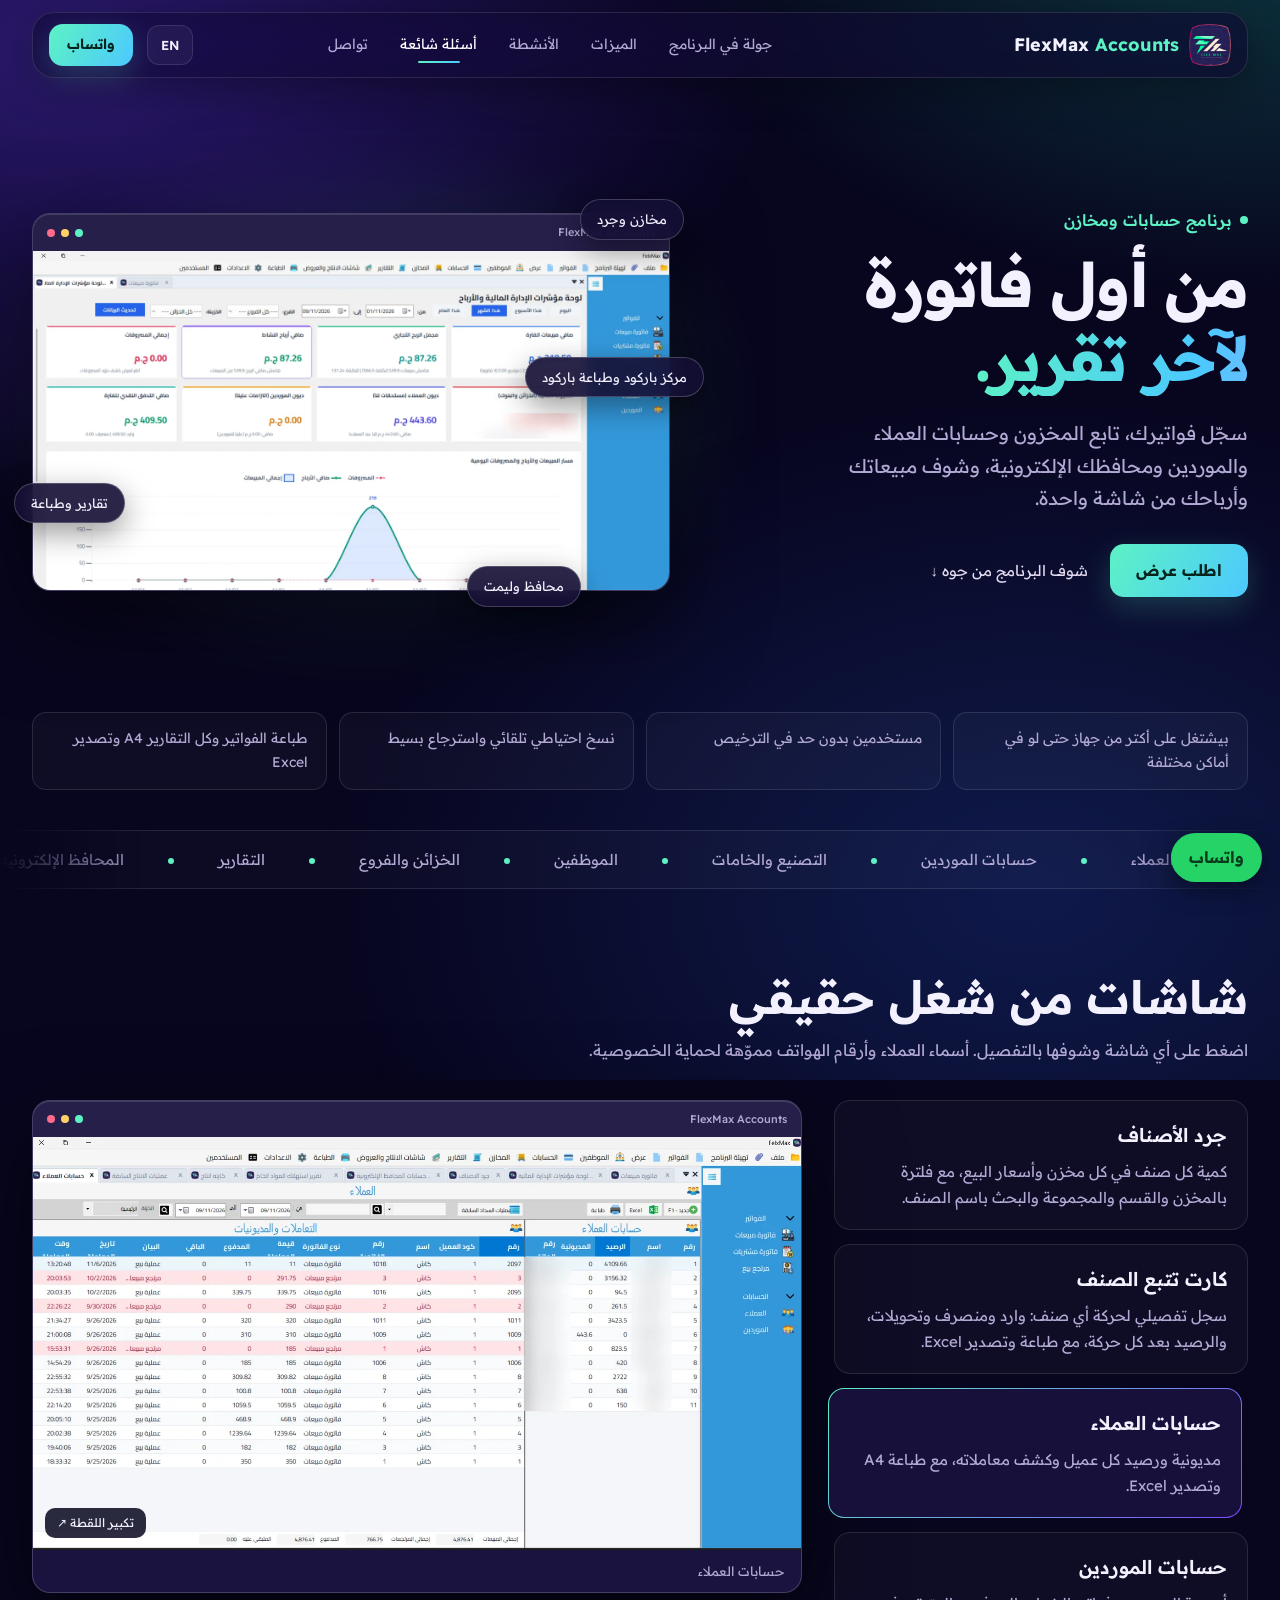
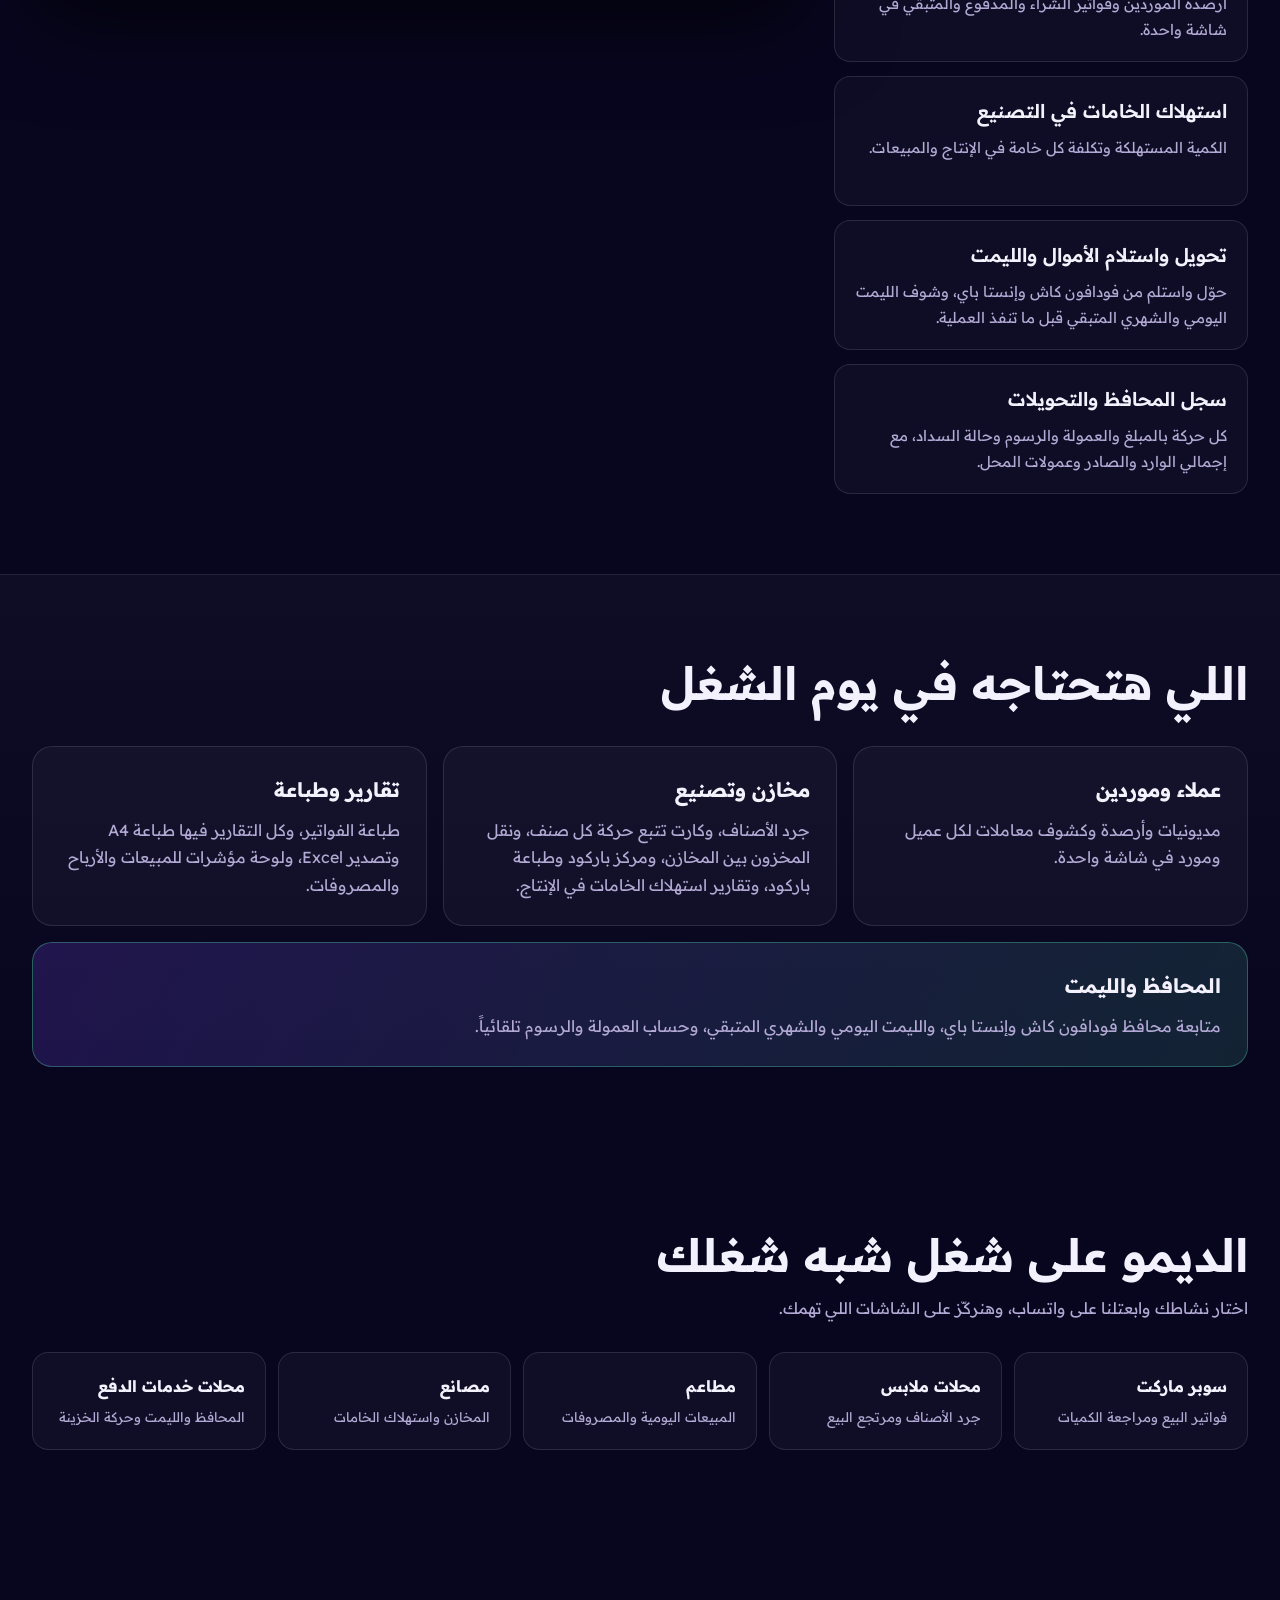
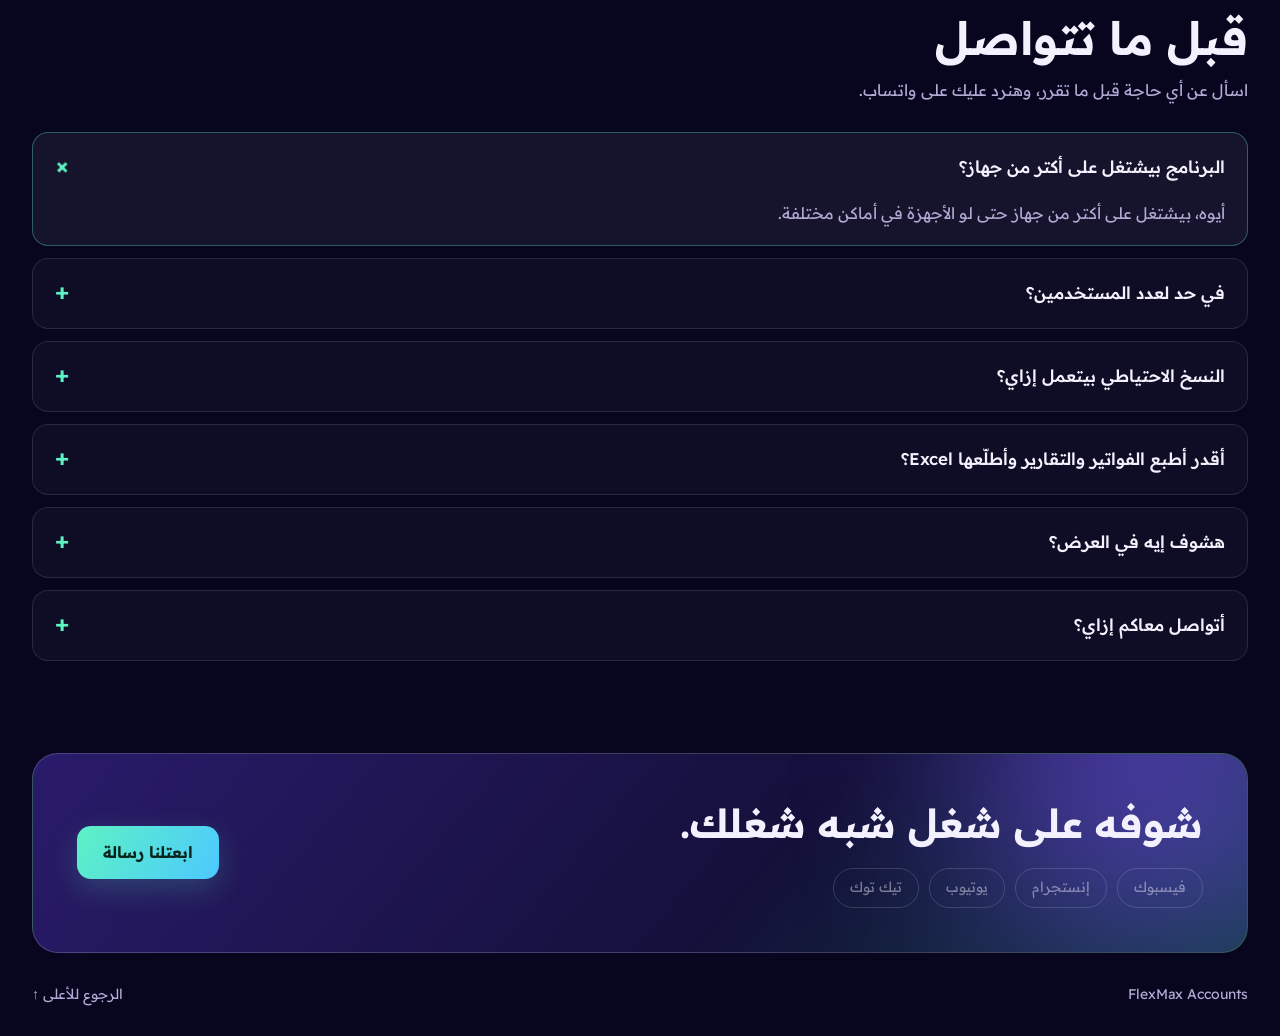
==== commit f3a5d7b5: "Add WhatsApp contact button to index.html" ====
--- a/index.html
+++ b/index.html
@@ -11,7 +11,7 @@
 <header class="top"><div class="wrap nav">
 <a class="brand" href="#"><img alt="" height="42" src="assets/logo.png" width="42"/><b dir="ltr">FlexMax <span>Accounts</span></b></a>
 <nav aria-label="القائمة الرئيسية" class="links" data-en-aria-label="Main menu" id="links"><a data-en="Product tour" href="#tour">جولة في البرنامج</a><a data-en="Features" href="#features">الميزات</a><a data-en="Industries" href="#sectors">الأنشطة</a><a data-en="FAQ" href="#faq">أسئلة شائعة</a><a data-en="Contact" href="#contact">تواصل</a></nav>
-<button aria-label="Switch to English" class="lang" type="button">EN</button><a class="button small" data-en="Request a demo" href="demo.html">اطلب عرض</a>
+<button aria-label="Switch to English" class="lang" type="button">EN</button><a class="button small" data-en="WhatsApp" href="https://wa.me/201101830923?text=%D8%A7%D9%84%D8%B3%D9%84%D8%A7%D9%85%20%D8%B9%D9%84%D9%8A%D9%83%D9%85%D8%8C%20%D8%B9%D8%A7%D9%8A%D8%B2%20%D8%A3%D8%B9%D8%B1%D9%81%20%D8%A3%D9%83%D8%AA%D8%B1%20%D8%B9%D9%86%20%D8%A8%D8%B1%D9%86%D8%A7%D9%85%D8%AC%20FlexMax%20Accounts" rel="noopener" target="_blank">واتساب</a>
 <button aria-controls="links" aria-expanded="false" aria-label="القائمة" class="burger" data-en-aria-label="Menu" type="button"><i></i><i></i><i></i></button>
 </div></header>
 <main>
@@ -44,4 +44,4 @@
 <section class="wrap" id="contact"><div class="end"><div><h2 data-en="See it on work like yours.">شوفه على شغل شبه شغلك.</h2><div aria-label="حساباتنا على السوشيال ميديا" class="social" data-en-aria-label="Our social media accounts"><a aria-disabled="true" data-en="Facebook" data-social="facebook">فيسبوك</a><a aria-disabled="true" data-en="Instagram" data-social="instagram">إنستجرام</a><a aria-disabled="true" data-en="YouTube" data-social="youtube">يوتيوب</a><a aria-disabled="true" data-en="TikTok" data-social="tiktok">تيك توك</a></div></div>
 <div class="contact-btns"><a class="button" data-en="Send us a message" href="demo.html">ابعتلنا رسالة</a></div></div></section>
 </main><footer class="wrap footer"><span dir="ltr">FlexMax Accounts</span><a data-en="Back to top ↑" href="#">الرجوع للأعلى ↑</a></footer>
-</body></html>
+<a aria-label="كلمنا على واتساب" class="wa-float" data-en="WhatsApp" data-en-aria-label="Chat with us on WhatsApp" href="https://wa.me/201101830923?text=%D8%A7%D9%84%D8%B3%D9%84%D8%A7%D9%85%20%D8%B9%D9%84%D9%8A%D9%83%D9%85%D8%8C%20%D8%B9%D8%A7%D9%8A%D8%B2%20%D8%A3%D8%B9%D8%B1%D9%81%20%D8%A3%D9%83%D8%AA%D8%B1%20%D8%B9%D9%86%20%D8%A8%D8%B1%D9%86%D8%A7%D9%85%D8%AC%20FlexMax%20Accounts" rel="noopener" target="_blank">واتساب</a></body></html>
--- a/style.css
+++ b/style.css
@@ -95,8 +95,36 @@
 .chip{translate:calc(var(--px,0)*var(--d,12)*1px) calc(var(--py,0)*var(--d,12)*1px);transition:translate .3s ease-out,border-color .3s,background .3s}.chip:hover{border-color:var(--mint);background:#1b1450}
 .c1{--d:16}.c2{--d:-20}.c3{--d:22}.c4{top:38%;inset-inline-start:-34px;--d:-14;animation-delay:-1s}
 .hero-shot::after{content:"";position:absolute;inset:0;pointer-events:none;opacity:0;transition:opacity .3s;background:radial-gradient(420px circle at var(--gx,50%) var(--gy,0),#ffffff26,transparent 55%)}.visual:hover .hero-shot::after{opacity:1}
-.cursor-glow{position:fixed;left:0;top:0;width:560px;height:560px;margin:-280px 0 0 -280px;border-radius:50%;pointer-events:none;z-index:-1;opacity:0;background:radial-gradient(circle,#7c4dff33,#5df2c414 45%,transparent 68%);transition:transform .35s ease-out,opacity .5s}
 .button{translate:var(--tx,0) var(--ty,0);transition:transform .25s,box-shadow .25s,translate .2s ease-out}
 .step:not(.active):hover{border-color:#ffffff40;background:#ffffff0f;transform:translateX(-4px)}
 .stage img{transition:transform .7s cubic-bezier(.2,.8,.2,1)}.stage a:hover img{transform:scale(1.02)}
 @media(max-width:899px){.pill,.c4{display:none}}
+
+/* ---------- اللغة / الاتجاه ---------- */
+.lang{display:inline-flex;align-items:center;justify-content:center;min-width:46px;padding:8px 12px;border:1px solid var(--line);border-radius:12px;background:#ffffff0d;color:var(--ink);font-size:13px;font-weight:600;cursor:pointer;transition:background .25s,border-color .25s}
+.lang:hover{background:#ffffff1c;border-color:#5df2c477}
+.wa-float{inset-inline-start:auto;right:18px}
+[dir="ltr"] .step.active{transform:translateX(6px)}[dir="ltr"] .step:not(.active):hover{transform:translateX(4px)}
+[dir="ltr"] .track{direction:ltr}
+[lang="en"] h1{font-size:clamp(30px,3.9vw,54px);white-space:normal;line-height:1.12}
+[lang="en"] .lead{max-width:44ch}
+[lang="en"] .links a{font-size:13.5px}
+@media(max-width:899px){[dir="ltr"] .step.active{transform:none}}
+
+.faq-grid{display:grid;grid-template-columns:.85fr 1.15fr;gap:56px;align-items:start}
+.faq-side{position:sticky;top:110px}.faq .faq-side h2{margin-bottom:12px}
+.ask{margin-top:28px;padding:26px;border-radius:20px;border:1px solid #5df2c44d;background:linear-gradient(130deg,#7c4dff33,#5df2c41f);display:grid;gap:10px;justify-items:start}
+.ask b{font-size:20px}.ask p{color:var(--mut)}
+.faq-list details{max-width:none;border:1px solid var(--line);border-radius:16px;background:#ffffff08;padding:2px 22px;margin-bottom:12px;transition:border-color .3s,background .3s}
+.faq-list details:hover{border-color:#ffffff40}.faq-list details[open]{border-color:#5df2c455;background:#ffffff0f}
+.faq-list summary{padding-block:18px;font-size:17px}
+@media(max-width:899px){.faq-grid{grid-template-columns:1fr;gap:28px}.faq-side{position:static}}
+
+.faq-list details[open]{border-color:var(--line);background:#ffffff08}
+.faq details[open] summary::after{transform:none}
+.faq-list details.is-open{border-color:#5df2c455;background:#ffffff0f}
+.faq details.is-open summary::after{transform:rotate(45deg)}
+.form textarea{width:100%;border:1px solid #ffffff33;border-radius:10px;padding:11px;background:#0d0a2b;color:var(--ink);resize:vertical;min-height:96px}
+
+.booking .book-grid{align-items:start}.booking h1{white-space:nowrap}
+.faq-grid{display:block}.faq-side{position:static;margin-bottom:28px}.faq .faq-side h2{margin-bottom:10px}
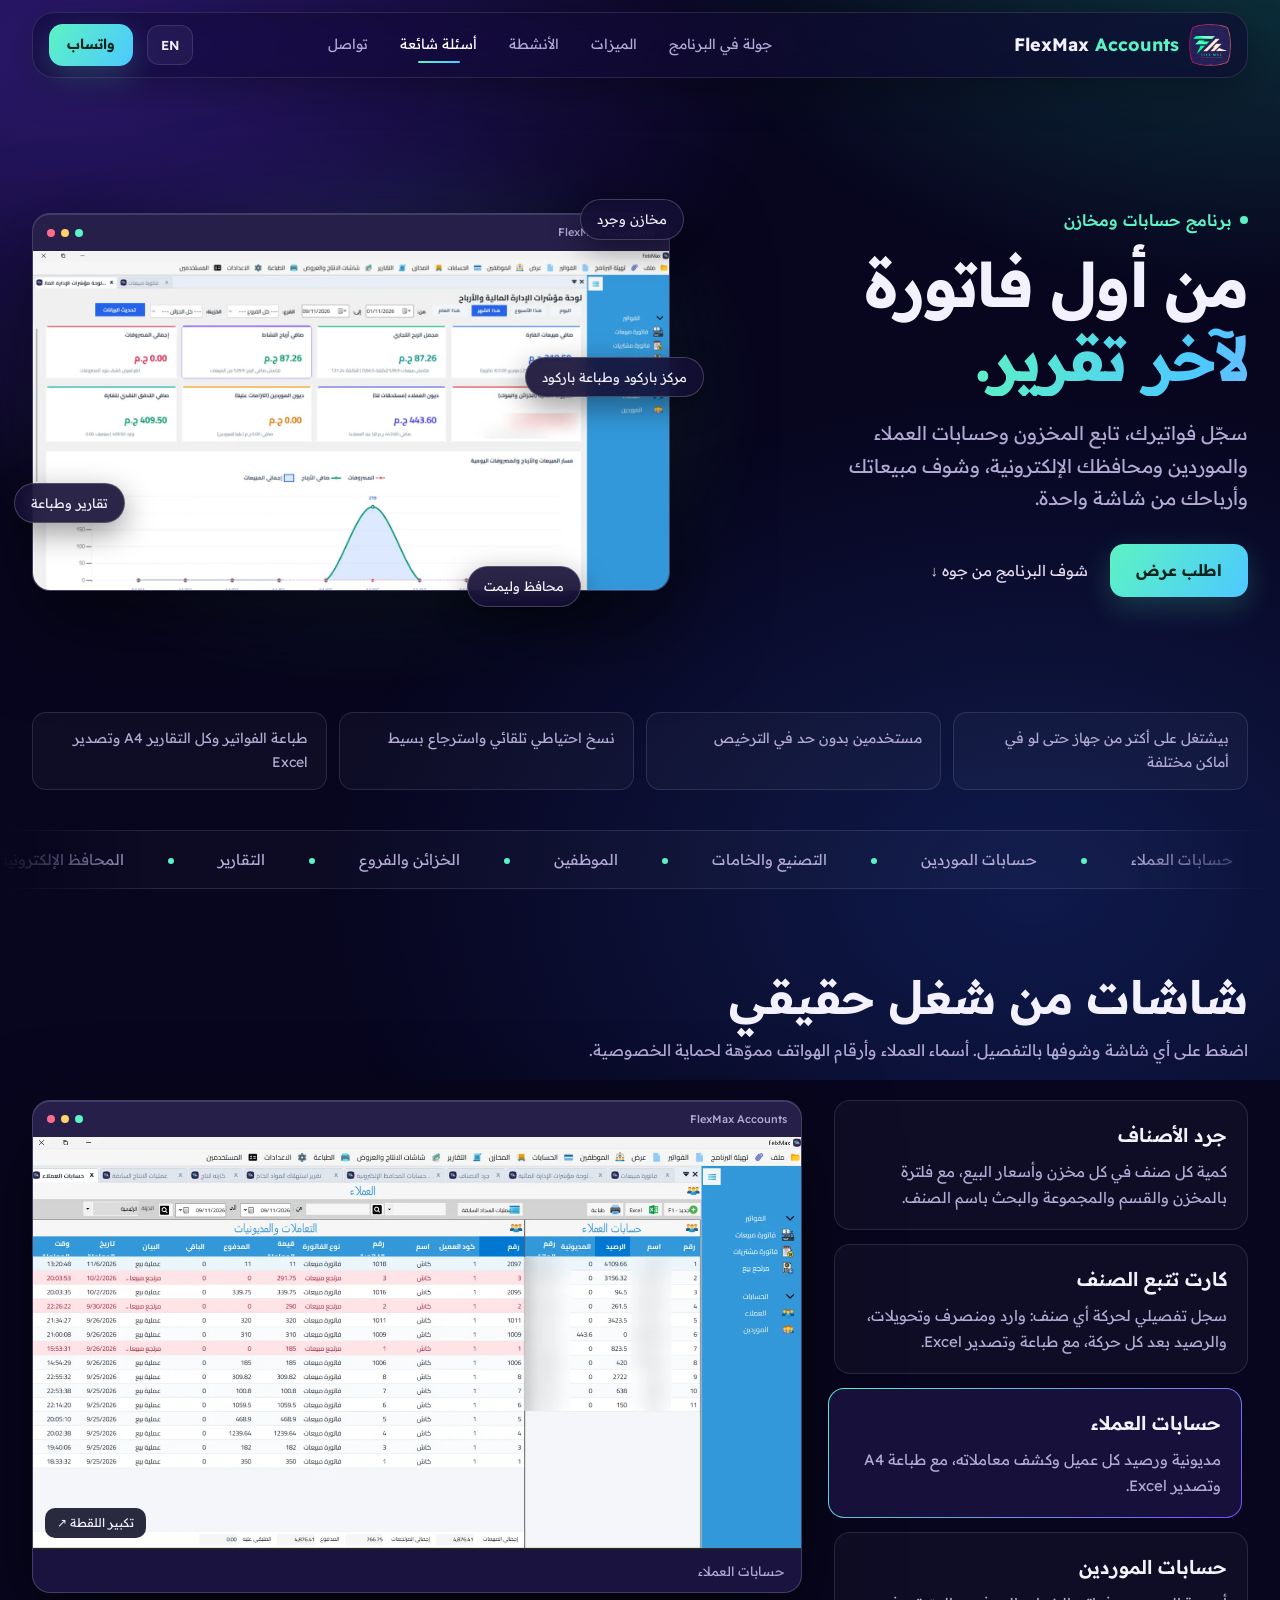
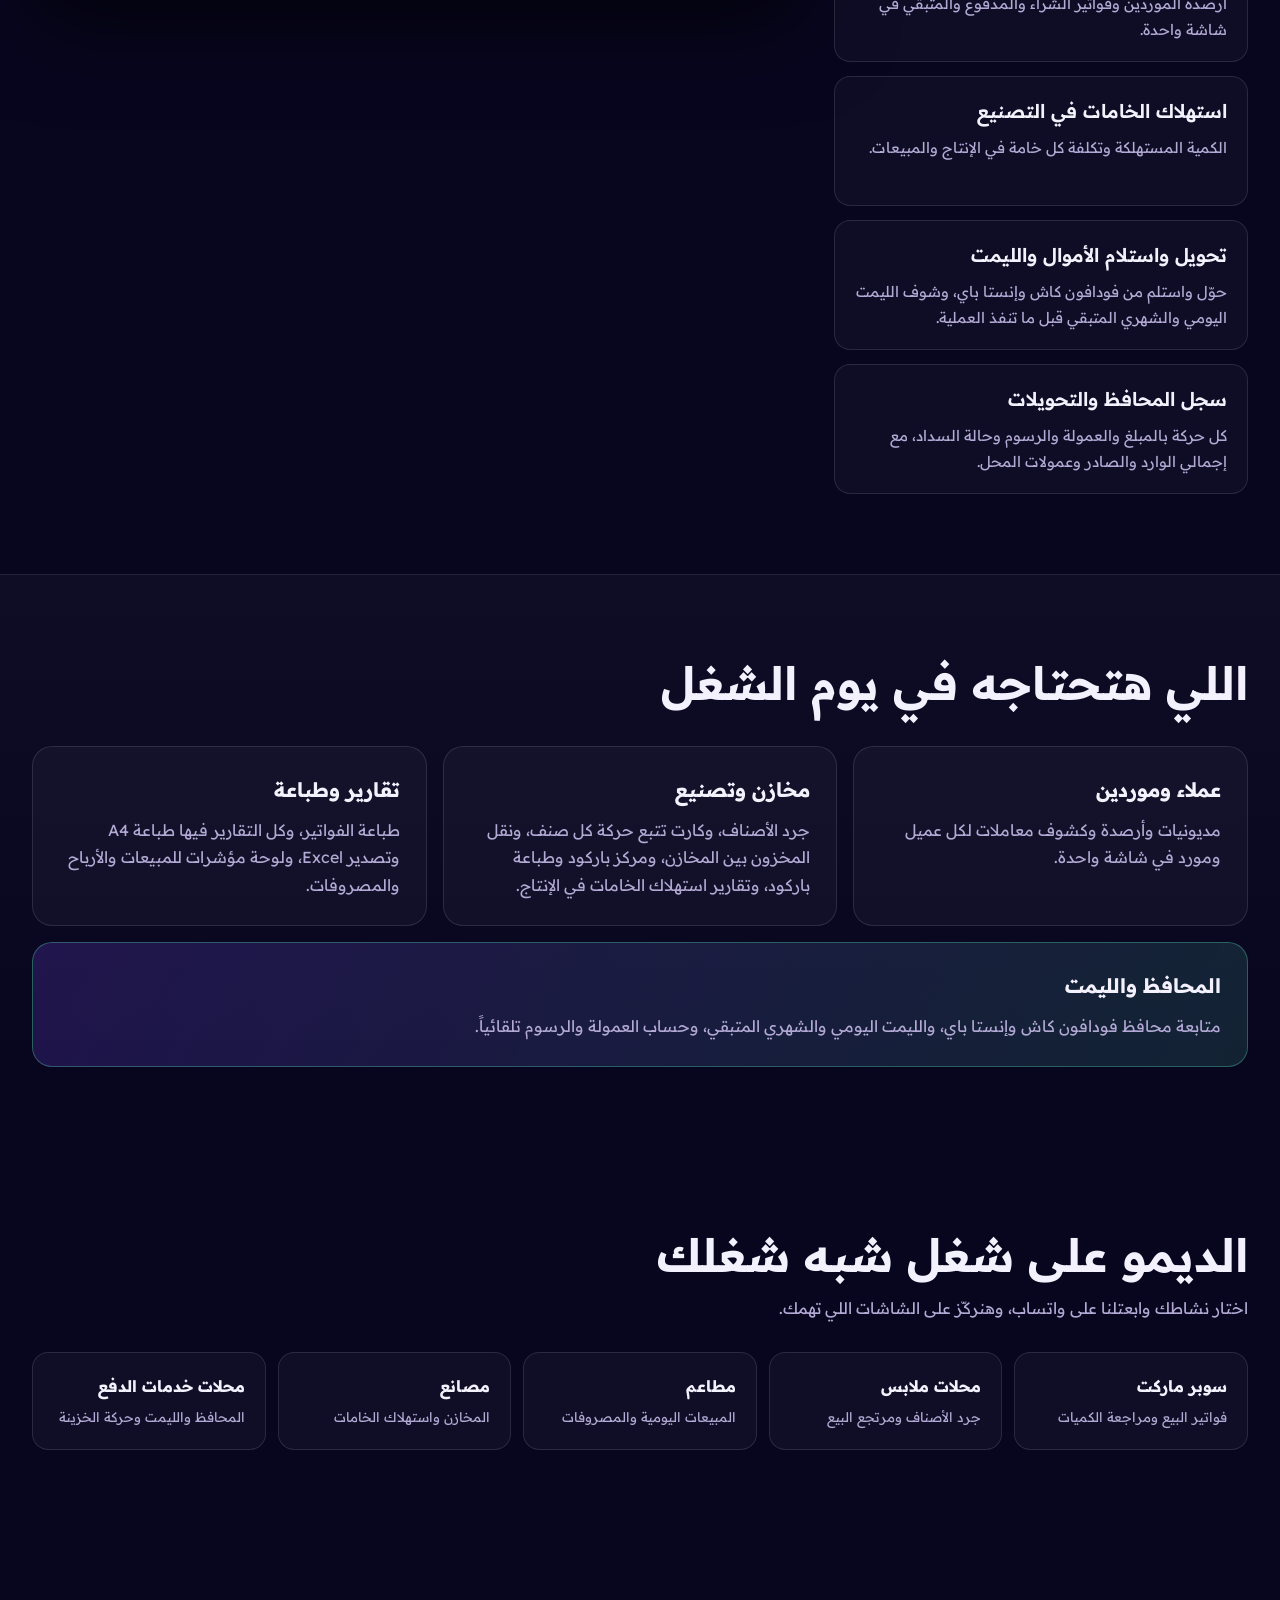
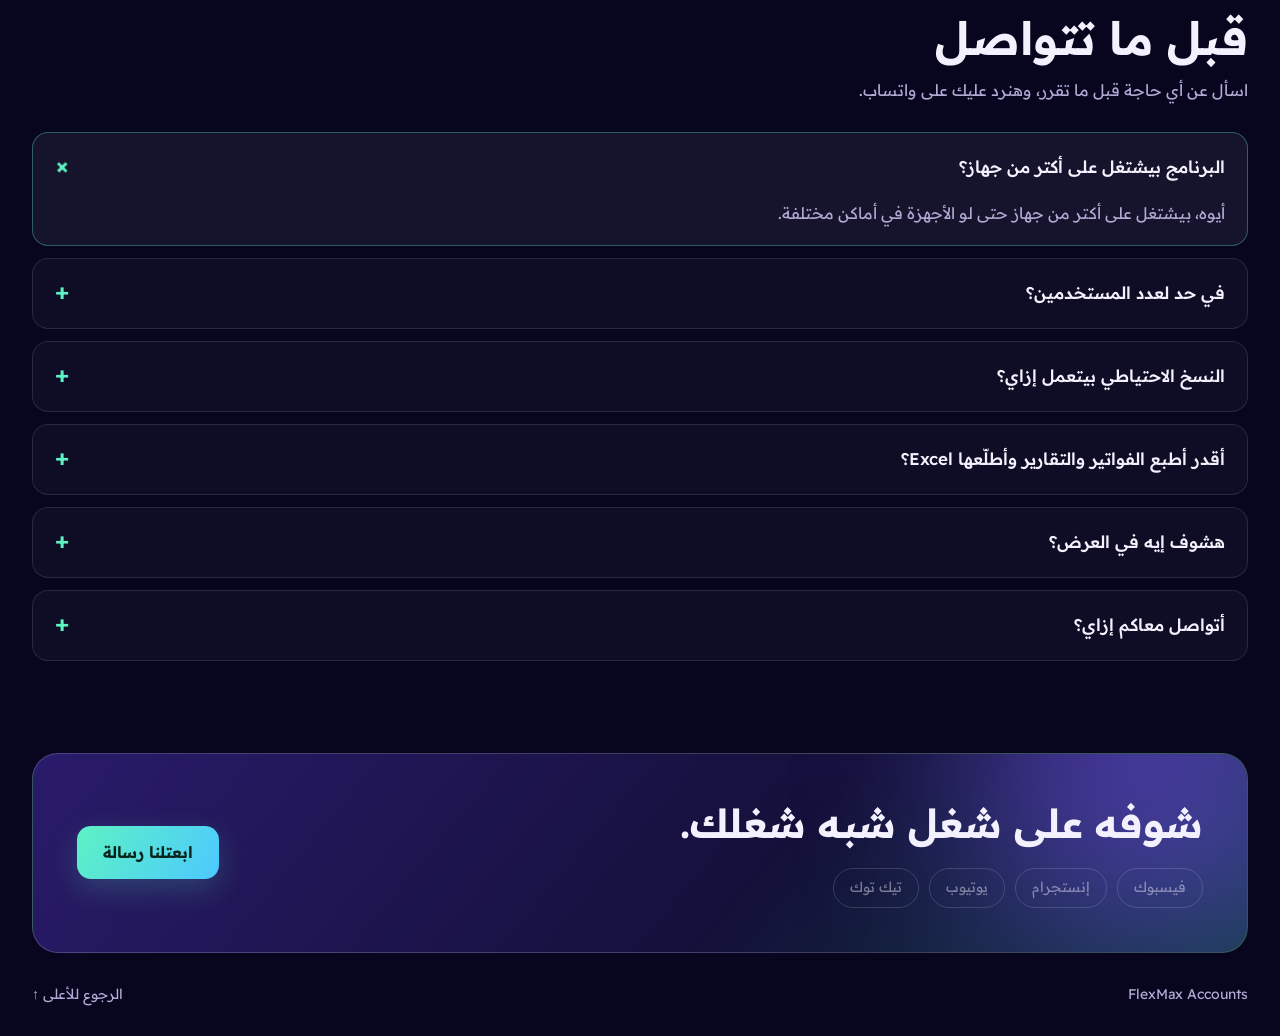
==== commit aa090c92: "Update WhatsApp contact link in index.html" ====
--- a/index.html
+++ b/index.html
@@ -44,4 +44,8 @@
 <section class="wrap" id="contact"><div class="end"><div><h2 data-en="See it on work like yours.">شوفه على شغل شبه شغلك.</h2><div aria-label="حساباتنا على السوشيال ميديا" class="social" data-en-aria-label="Our social media accounts"><a aria-disabled="true" data-en="Facebook" data-social="facebook">فيسبوك</a><a aria-disabled="true" data-en="Instagram" data-social="instagram">إنستجرام</a><a aria-disabled="true" data-en="YouTube" data-social="youtube">يوتيوب</a><a aria-disabled="true" data-en="TikTok" data-social="tiktok">تيك توك</a></div></div>
 <div class="contact-btns"><a class="button" data-en="Send us a message" href="demo.html">ابعتلنا رسالة</a></div></div></section>
 </main><footer class="wrap footer"><span dir="ltr">FlexMax Accounts</span><a data-en="Back to top ↑" href="#">الرجوع للأعلى ↑</a></footer>
-<a aria-label="كلمنا على واتساب" class="wa-float" data-en="WhatsApp" data-en-aria-label="Chat with us on WhatsApp" href="https://wa.me/201101830923?text=%D8%A7%D9%84%D8%B3%D9%84%D8%A7%D9%85%20%D8%B9%D9%84%D9%8A%D9%83%D9%85%D8%8C%20%D8%B9%D8%A7%D9%8A%D8%B2%20%D8%A3%D8%B9%D8%B1%D9%81%20%D8%A3%D9%83%D8%AA%D8%B1%20%D8%B9%D9%86%20%D8%A8%D8%B1%D9%86%D8%A7%D9%85%D8%AC%20FlexMax%20Accounts" rel="noopener" target="_blank">واتساب</a></body></html>
+<a class="wa-float" href="https://wa.me/201101830923?text=%D8%A7%D9%84%D8%B3%D9%84%D8%A7%D9%85%20%D8%B9%D9%84%D9%8A%D9%83%D9%85%D8%8C%20%D8%B9%D8%A7%D9%8A%D8%B2%20%D8%A3%D8%B9%D8%B1%D9%81%20%D8%A3%D9%83%D8%AA%D8%B1%20%D8%B9%D9%86%20%D8%A8%D8%B1%D9%86%D8%A7%D9%85%D8%AC%20FlexMax%20Accounts"
+   target="_blank" rel="noopener"
+   aria-label="كلمنا على واتساب" data-en-aria-label="Chat with us on WhatsApp">
+  <svg viewBox="0 0 24 24" aria-hidden="true" fill="currentColor"><path d="M17.472 14.382c-.297-.149-1.758-.867-2.03-.967-.273-.099-.471-.148-.67.15-.197.297-.767.966-.94 1.164-.173.199-.347.223-.644.075-.297-.15-1.255-.463-2.39-1.475-.883-.788-1.48-1.761-1.653-2.059-.173-.297-.018-.458.13-.606.134-.133.298-.347.446-.52.149-.174.198-.298.298-.497.099-.198.05-.371-.025-.52-.075-.149-.669-1.612-.916-2.207-.242-.579-.487-.5-.669-.51-.173-.008-.371-.01-.57-.01-.198 0-.52.074-.792.372-.272.297-1.04 1.016-1.04 2.479 0 1.462 1.065 2.875 1.213 3.074.149.198 2.096 3.2 5.077 4.487.709.306 1.262.489 1.694.625.712.227 1.36.195 1.871.118.571-.085 1.758-.719 2.006-1.413.248-.694.248-1.289.173-1.413-.074-.124-.272-.198-.57-.347m-5.421 7.403h-.004a9.87 9.87 0 01-5.031-1.378l-.361-.214-3.741.982.998-3.648-.235-.374a9.86 9.86 0 01-1.51-5.26c.001-5.45 4.436-9.884 9.888-9.884 2.64 0 5.122 1.03 6.988 2.898a9.825 9.825 0 012.893 6.994c-.003 5.45-4.437 9.884-9.885 9.884m8.413-18.297A11.815 11.815 0 0012.05 0C5.495 0 .16 5.335.157 11.892c0 2.096.547 4.142 1.588 5.945L.057 24l6.305-1.654a11.882 11.882 0 005.683 1.448h.005c6.554 0 11.89-5.335 11.893-11.893a11.821 11.821 0 00-3.48-8.413Z"/></svg>
+</a>
--- a/style.css
+++ b/style.css
@@ -128,3 +128,6 @@
 
 .booking .book-grid{align-items:start}.booking h1{white-space:nowrap}
 .faq-grid{display:block}.faq-side{position:static;margin-bottom:28px}.faq .faq-side h2{margin-bottom:10px}
+
+.wa-float{display:none}
+@media(max-width:899px){.wa-float{display:inline-flex;align-items:center;left:auto;inset-inline-start:auto;right:16px;bottom:calc(16px + env(safe-area-inset-bottom,0px))}}
